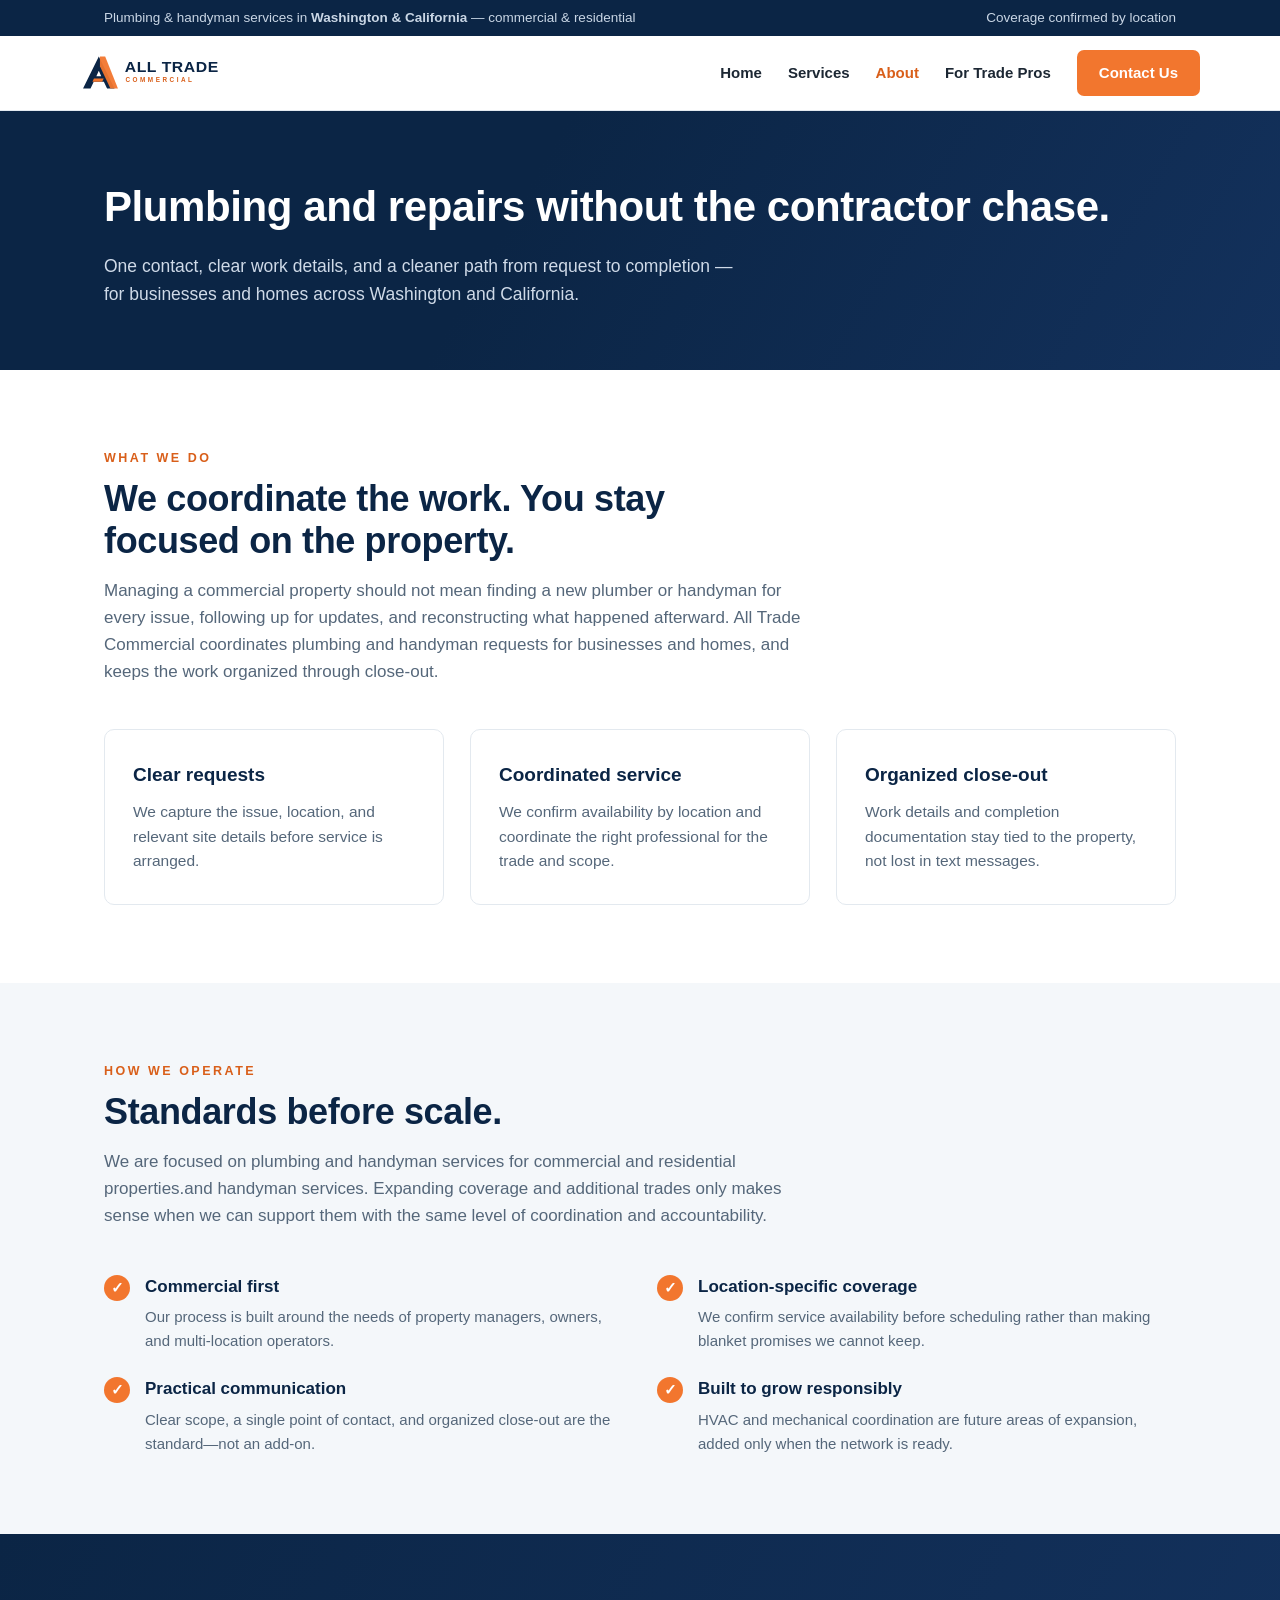
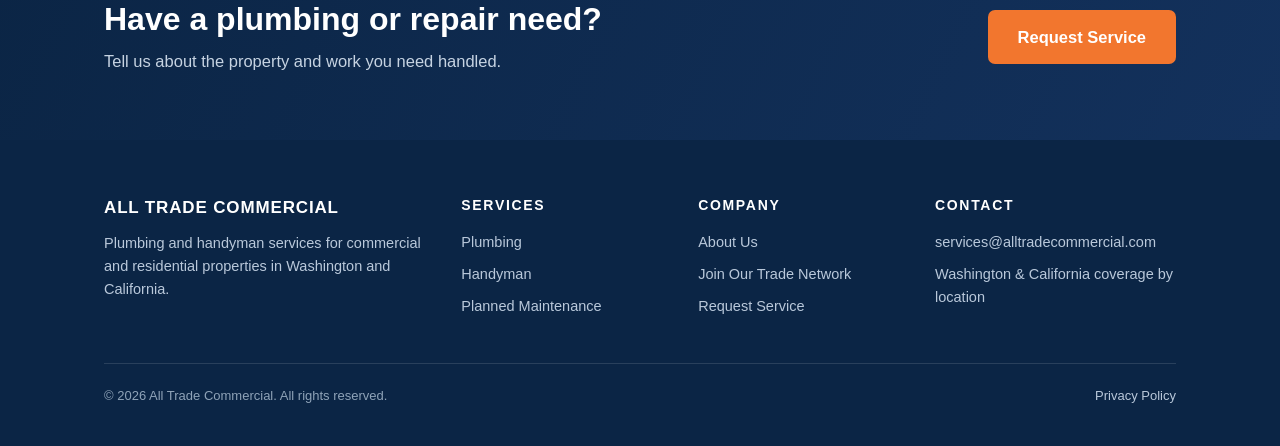
==== about/index.html @ 9965ebdb "Thermaflow-style warm copy, commercial + residential scope, contact form with hours Co-Authored-By: " ====
<!doctype html>
<html lang="en">
<head>
  <meta charset="utf-8" /><meta name="viewport" content="width=device-width, initial-scale=1" />
  <title>About All Trade Commercial</title>
  <meta name="description" content="All Trade Commercial provides plumbing and handyman services for commercial and residential properties in Washington and California." />
  <link rel="stylesheet" href="/styles.css" /><link rel="icon" href="/assets/all-trade-mark.svg" type="image/svg+xml" />
</head>
<body>
  <div class="topbar"><div class="container"><div>Plumbing &amp; handyman services in <b>Washington &amp; California</b> — commercial &amp; residential</div><div>Coverage confirmed by location</div></div></div>
  <header class="site"><div class="container nav"><a class="brand" href="/"><img class="logo" src="/assets/all-trade-commercial-logo.svg" alt="All Trade Commercial" /></a><button class="hamburger" aria-label="Menu" onclick="document.querySelector('nav.links').classList.toggle('open')"><span></span><span></span><span></span></button><nav class="links"><a href="/">Home</a><a href="/services/">Services</a><a href="/about/" class="active">About</a><a href="/trades/">For Trade Pros</a><a href="/contact/" class="btn">Contact Us</a></nav></div></header>

  <section class="page-hero"><div class="container"><h1>Plumbing and repairs without the contractor chase.</h1><p>One contact, clear work details, and a cleaner path from request to completion — for businesses and homes across Washington and California.</p></div></section>

  <section class="block"><div class="container"><div class="section-head"><div class="kicker">What we do</div><h2>We coordinate the work. You stay focused on the property.</h2><p>Managing a commercial property should not mean finding a new plumber or handyman for every issue, following up for updates, and reconstructing what happened afterward. All Trade Commercial coordinates plumbing and handyman requests for businesses and homes, and keeps the work organized through close-out.</p></div><div class="grid cols-3"><div class="card"><h3>Clear requests</h3><p>We capture the issue, location, and relevant site details before service is arranged.</p></div><div class="card"><h3>Coordinated service</h3><p>We confirm availability by location and coordinate the right professional for the trade and scope.</p></div><div class="card"><h3>Organized close-out</h3><p>Work details and completion documentation stay tied to the property, not lost in text messages.</p></div></div></div></section>

  <section class="block soft"><div class="container"><div class="section-head"><div class="kicker">How we operate</div><h2>Standards before scale.</h2><p>We are focused on plumbing and handyman services for commercial and residential properties.and handyman services. Expanding coverage and additional trades only makes sense when we can support them with the same level of coordination and accountability.</p></div><div class="why"><div class="item"><div class="tick">✓</div><div><h3>Commercial first</h3><p>Our process is built around the needs of property managers, owners, and multi-location operators.</p></div></div><div class="item"><div class="tick">✓</div><div><h3>Location-specific coverage</h3><p>We confirm service availability before scheduling rather than making blanket promises we cannot keep.</p></div></div><div class="item"><div class="tick">✓</div><div><h3>Practical communication</h3><p>Clear scope, a single point of contact, and organized close-out are the standard—not an add-on.</p></div></div><div class="item"><div class="tick">✓</div><div><h3>Built to grow responsibly</h3><p>HVAC and mechanical coordination are future areas of expansion, added only when the network is ready.</p></div></div></div></div></section>

  <section class="cta-band"><div class="container"><div><h2>Have a plumbing or repair need?</h2><p>Tell us about the property and work you need handled.</p></div><a class="btn big" href="/contact/">Request Service</a></div></section>
  <footer class="site"><div class="container"><div class="cols"><div><div class="brandline">ALL TRADE COMMERCIAL</div><p>Plumbing and handyman services for commercial and residential properties in Washington and California.</p></div><div><h4>Services</h4><a href="/services/#plumbing">Plumbing</a><a href="/services/#handyman">Handyman</a><a href="/contact/">Planned Maintenance</a></div><div><h4>Company</h4><a href="/about/">About Us</a><a href="/trades/">Join Our Trade Network</a><a href="/contact/">Request Service</a></div><div><h4>Contact</h4><a href="mailto:services@alltradecommercial.com">services@alltradecommercial.com</a><p style="margin-top:8px;">Washington &amp; California coverage by location</p></div></div><div class="fine"><div>© 2026 All Trade Commercial. All rights reserved.</div><div><a href="/privacy/">Privacy Policy</a></div></div></div></footer>
</body></html>
---- styles.css ----
/* All Trade Commercial — site styles */
:root {
  --navy: #0b2545;
  --navy-2: #13315c;
  --ink: #1c2733;
  --slate: #55677a;
  --line: #e3e9ef;
  --bg: #ffffff;
  --bg-soft: #f4f7fa;
  --orange: #f2762e;
  --orange-dark: #d95f1a;
  --white: #ffffff;
  --radius: 10px;
  --shadow: 0 10px 30px rgba(11, 37, 69, 0.10);
  --font: -apple-system, BlinkMacSystemFont, "Segoe UI", Roboto, Helvetica, Arial, sans-serif;
}

* { margin: 0; padding: 0; box-sizing: border-box; }

html { scroll-behavior: smooth; }

body {
  font-family: var(--font);
  color: var(--ink);
  background: var(--bg);
  line-height: 1.6;
  font-size: 16.5px;
  -webkit-font-smoothing: antialiased;
}

img { max-width: 100%; display: block; }

.container { max-width: 1120px; margin: 0 auto; padding: 0 24px; }

/* ---------- Header ---------- */
.topbar {
  background: var(--navy);
  color: #c9d6e5;
  font-size: 13.5px;
  padding: 7px 0;
}
.topbar .container {
  display: flex;
  justify-content: space-between;
  gap: 16px;
  flex-wrap: wrap;
}
.topbar a { color: #ffffff; text-decoration: none; font-weight: 600; }
.topbar a:hover { color: var(--orange); }

header.site {
  background: var(--white);
  border-bottom: 1px solid var(--line);
  position: sticky;
  top: 0;
  z-index: 50;
}
.nav {
  display: flex;
  align-items: center;
  justify-content: space-between;
  padding: 14px 0;
  gap: 24px;
}
.brand {
  display: flex;
  align-items: center;
  gap: 11px;
  text-decoration: none;
  color: var(--navy);
}
.brand .logo { width: 214px; height: auto; display: block; }
nav.links { display: flex; align-items: center; gap: 26px; }
nav.links a {
  text-decoration: none;
  color: var(--ink);
  font-weight: 600;
  font-size: 15px;
}
nav.links a:hover, nav.links a.active { color: var(--orange-dark); }
.btn {
  display: inline-block;
  background: var(--orange);
  color: #fff !important;
  font-weight: 700;
  padding: 11px 22px;
  border-radius: 7px;
  text-decoration: none;
  border: none;
  font-size: 15px;
  cursor: pointer;
  transition: background 0.15s ease;
}
.btn:hover { background: var(--orange-dark); }
.btn.ghost {
  background: transparent;
  color: #fff !important;
  border: 2px solid rgba(255, 255, 255, 0.65);
}
.btn.ghost:hover { border-color: #fff; background: rgba(255,255,255,0.08); }
.btn.big { padding: 14px 30px; font-size: 16.5px; }

.hamburger {
  display: none;
  background: none;
  border: none;
  cursor: pointer;
  padding: 6px;
}
.hamburger span {
  display: block;
  width: 24px;
  height: 3px;
  background: var(--navy);
  margin: 5px 0;
  border-radius: 2px;
}

/* ---------- Hero ---------- */
.hero {
  background:
    linear-gradient(120deg, rgba(11, 37, 69, 0.97) 35%, rgba(19, 49, 92, 0.90)),
    repeating-linear-gradient(45deg, #0d2b50 0 22px, #0b2545 22px 44px);
  color: #fff;
  padding: 84px 0 92px;
}
.hero .kicker {
  color: var(--orange);
  font-weight: 800;
  letter-spacing: 0.22em;
  text-transform: uppercase;
  font-size: 13px;
  margin-bottom: 18px;
}
.hero h1 {
  font-size: clamp(32px, 5vw, 52px);
  line-height: 1.12;
  font-weight: 800;
  max-width: 720px;
  letter-spacing: -0.01em;
}
.hero p.lede {
  margin: 22px 0 34px;
  font-size: 19px;
  color: #cfdae8;
  max-width: 640px;
}
.hero .cta-row { display: flex; gap: 14px; flex-wrap: wrap; }
.hero .strip {
  margin-top: 56px;
  display: flex;
  gap: 34px;
  flex-wrap: wrap;
  border-top: 1px solid rgba(255, 255, 255, 0.15);
  padding-top: 26px;
}
.hero .strip div { font-size: 14.5px; color: #b9c8da; }
.hero .strip b { display: block; color: #fff; font-size: 16.5px; margin-bottom: 2px; }

/* ---------- Sections ---------- */
section.block { padding: 78px 0; }
section.block.soft { background: var(--bg-soft); }
.section-head { max-width: 700px; margin-bottom: 44px; }
.section-head .kicker {
  color: var(--orange-dark);
  font-weight: 800;
  letter-spacing: 0.2em;
  text-transform: uppercase;
  font-size: 12.5px;
  margin-bottom: 10px;
}
.section-head h2 {
  font-size: clamp(26px, 3.6vw, 36px);
  color: var(--navy);
  line-height: 1.18;
  letter-spacing: -0.01em;
}
.section-head p { margin-top: 14px; color: var(--slate); font-size: 17px; }

.grid { display: grid; gap: 26px; }
.grid.cols-3 { grid-template-columns: repeat(3, 1fr); }
.grid.cols-2 { grid-template-columns: repeat(2, 1fr); }
.grid.cols-4 { grid-template-columns: repeat(4, 1fr); }

.card {
  background: var(--white);
  border: 1px solid var(--line);
  border-radius: var(--radius);
  padding: 30px 28px;
}
.card .icon {
  width: 46px;
  height: 46px;
  border-radius: 9px;
  background: #fdeadd;
  display: flex;
  align-items: center;
  justify-content: center;
  margin-bottom: 18px;
}
.card .icon svg { width: 24px; height: 24px; stroke: var(--orange-dark); }
.card h3 { color: var(--navy); font-size: 19px; margin-bottom: 9px; }
.card p { color: var(--slate); font-size: 15.5px; }
.card ul { margin: 12px 0 0 18px; color: var(--slate); font-size: 15.5px; }
.card ul li { margin-bottom: 5px; }
.card .more {
  display: inline-block;
  margin-top: 16px;
  color: var(--orange-dark);
  font-weight: 700;
  text-decoration: none;
  font-size: 15px;
}
.card .more:hover { text-decoration: underline; }

/* steps */
.steps { counter-reset: step; }
.step { position: relative; padding-left: 0; }
.step .num {
  width: 44px;
  height: 44px;
  border-radius: 50%;
  background: var(--navy);
  color: #fff;
  font-weight: 800;
  font-size: 18px;
  display: flex;
  align-items: center;
  justify-content: center;
  margin-bottom: 16px;
}
.step h3 { color: var(--navy); font-size: 18px; margin-bottom: 8px; }
.step p { color: var(--slate); font-size: 15.5px; }

/* industries chips */
.chips { display: flex; flex-wrap: wrap; gap: 12px; }
.chip {
  background: var(--white);
  border: 1px solid var(--line);
  border-radius: 100px;
  padding: 10px 20px;
  font-weight: 600;
  color: var(--navy);
  font-size: 15px;
}

/* why list */
.why { display: grid; grid-template-columns: repeat(2, 1fr); gap: 22px 34px; }
.why .item { display: flex; gap: 15px; align-items: flex-start; }
.why .tick {
  flex: none;
  width: 26px;
  height: 26px;
  border-radius: 50%;
  background: var(--orange);
  color: #fff;
  font-weight: 800;
  font-size: 15px;
  display: flex;
  align-items: center;
  justify-content: center;
  margin-top: 2px;
}
.why h3 { color: var(--navy); font-size: 17px; margin-bottom: 5px; }
.why p { color: var(--slate); font-size: 15px; }

/* CTA band */
.cta-band {
  background: linear-gradient(115deg, var(--navy), var(--navy-2));
  color: #fff;
  padding: 66px 0;
}
.cta-band .container {
  display: flex;
  align-items: center;
  justify-content: space-between;
  gap: 30px;
  flex-wrap: wrap;
}
.cta-band h2 { font-size: clamp(24px, 3.4vw, 32px); max-width: 560px; line-height: 1.2; }
.cta-band p { color: #c6d3e2; margin-top: 10px; font-size: 16.5px; }

/* ---------- Page hero (interior pages) ---------- */
.page-hero {
  background: linear-gradient(120deg, var(--navy) 40%, var(--navy-2));
  color: #fff;
  padding: 62px 0;
}
.page-hero h1 { font-size: clamp(28px, 4.4vw, 42px); font-weight: 800; letter-spacing: -0.01em; }
.page-hero p { color: #cfdae8; margin-top: 12px; max-width: 640px; font-size: 17.5px; }

/* ---------- Service detail rows ---------- */
.svc-row {
  display: grid;
  grid-template-columns: 1fr 1.4fr;
  gap: 44px;
  padding: 54px 0;
  border-bottom: 1px solid var(--line);
  align-items: start;
}
.svc-row:last-child { border-bottom: none; }
.svc-row .label h2 { color: var(--navy); font-size: 26px; margin-bottom: 10px; }
.svc-row .label p { color: var(--slate); font-size: 16px; }
.svc-row .badge {
  display: inline-block;
  background: #fdeadd;
  color: var(--orange-dark);
  font-weight: 700;
  font-size: 12.5px;
  letter-spacing: 0.08em;
  text-transform: uppercase;
  border-radius: 100px;
  padding: 5px 14px;
  margin-bottom: 14px;
}
.svc-row ul.svc-list {
  columns: 2;
  gap: 34px;
  list-style: none;
}
.svc-row ul.svc-list li {
  padding: 9px 0 9px 28px;
  position: relative;
  color: var(--ink);
  font-size: 15.5px;
  break-inside: avoid;
}
.svc-row ul.svc-list li::before {
  content: "";
  position: absolute;
  left: 0;
  top: 15px;
  width: 15px;
  height: 15px;
  border-radius: 4px;
  background: var(--orange);
}

/* ---------- Contact ---------- */
.contact-grid { display: grid; grid-template-columns: 1.15fr 1fr; gap: 48px; align-items: start; }
form.contact {
  background: var(--white);
  border: 1px solid var(--line);
  border-radius: var(--radius);
  padding: 34px;
  box-shadow: var(--shadow);
}
form.contact .row { display: grid; grid-template-columns: 1fr 1fr; gap: 16px; }
form.contact label {
  display: block;
  font-weight: 700;
  color: var(--navy);
  font-size: 14px;
  margin: 16px 0 6px;
}
form.contact input, form.contact select, form.contact textarea {
  width: 100%;
  border: 1.5px solid var(--line);
  border-radius: 7px;
  padding: 11px 13px;
  font-size: 15.5px;
  font-family: var(--font);
  color: var(--ink);
  background: #fff;
}
form.contact input:focus, form.contact select:focus, form.contact textarea:focus {
  outline: none;
  border-color: var(--orange);
}
form.contact button { margin-top: 24px; width: 100%; }
.contact-side .card { margin-bottom: 20px; }
.contact-side .card a { color: var(--orange-dark); font-weight: 700; text-decoration: none; }
.contact-side .card a:hover { text-decoration: underline; }

/* ---------- About ---------- */
.about-cols { display: grid; grid-template-columns: 1.3fr 1fr; gap: 48px; align-items: start; }
.about-cols .prose p { margin-bottom: 16px; color: var(--ink); font-size: 16.5px; }
.about-cols .prose p.muted { color: var(--slate); }

/* ---------- FAQ ---------- */
.faq { max-width: 780px; }
.faq details {
  background: var(--white);
  border: 1px solid var(--line);
  border-radius: var(--radius);
  margin-bottom: 12px;
  overflow: hidden;
}
.faq summary {
  cursor: pointer;
  list-style: none;
  padding: 18px 22px;
  font-weight: 700;
  color: var(--navy);
  font-size: 16.5px;
  position: relative;
  padding-right: 48px;
}
.faq summary::-webkit-details-marker { display: none; }
.faq summary::after {
  content: "+";
  position: absolute;
  right: 20px;
  top: 50%;
  transform: translateY(-50%);
  color: var(--orange-dark);
  font-size: 22px;
  font-weight: 700;
}
.faq details[open] summary::after { content: "–"; }
.faq details .a { padding: 0 22px 18px; color: var(--slate); font-size: 15.5px; }

/* ---------- Dual-audience split ---------- */
.split { display: grid; grid-template-columns: 1fr 1fr; gap: 26px; }
.split .panel {
  border-radius: var(--radius);
  padding: 38px 34px;
  color: #fff;
}
.split .panel.client { background: linear-gradient(135deg, var(--navy), var(--navy-2)); }
.split .panel.vendor { background: linear-gradient(135deg, var(--orange-dark), var(--orange)); }
.split .panel .kicker {
  font-weight: 800;
  letter-spacing: 0.2em;
  text-transform: uppercase;
  font-size: 12px;
  opacity: 0.85;
  margin-bottom: 10px;
}
.split .panel h3 { font-size: 23px; margin-bottom: 10px; line-height: 1.25; }
.split .panel p { font-size: 15.5px; opacity: 0.92; margin-bottom: 22px; }
.split .panel .btn { background: #fff; color: var(--navy) !important; }
.split .panel .btn:hover { background: #eef2f6; }
@media (max-width: 900px) { .split { grid-template-columns: 1fr; } }

/* ---------- Commitments strip ---------- */
.commit { display: grid; grid-template-columns: repeat(4, 1fr); gap: 26px; }
.commit .c {
  border-left: 4px solid var(--orange);
  padding-left: 18px;
}
.commit .c b { display: block; color: var(--navy); font-size: 21px; margin-bottom: 4px; }
.commit .c span { color: var(--slate); font-size: 14.5px; }
@media (max-width: 900px) { .commit { grid-template-columns: 1fr 1fr; } }
@media (max-width: 680px) { .commit { grid-template-columns: 1fr; } }

/* ---------- Footer ---------- */
footer.site {
  background: var(--navy);
  color: #b9c8da;
  padding: 54px 0 30px;
  font-size: 14.5px;
}
footer .cols {
  display: grid;
  grid-template-columns: 1.6fr 1fr 1fr 1.2fr;
  gap: 36px;
  padding-bottom: 36px;
  border-bottom: 1px solid rgba(255, 255, 255, 0.12);
}
footer h4 {
  color: #fff;
  font-size: 14px;
  text-transform: uppercase;
  letter-spacing: 0.12em;
  margin-bottom: 14px;
}
footer a { color: #b9c8da; text-decoration: none; display: block; margin-bottom: 9px; }
footer a:hover { color: var(--orange); }
footer .brandline { color: #fff; font-weight: 800; letter-spacing: 0.05em; font-size: 17px; margin-bottom: 10px; }
footer .fine {
  padding-top: 22px;
  display: flex;
  justify-content: space-between;
  gap: 16px;
  flex-wrap: wrap;
  font-size: 13px;
  color: #8fa3b8;
}

/* ---------- Responsive ---------- */
@media (max-width: 900px) {
  .grid.cols-3, .grid.cols-4 { grid-template-columns: 1fr 1fr; }
  .why { grid-template-columns: 1fr; }
  .svc-row { grid-template-columns: 1fr; gap: 20px; padding: 40px 0; }
  .svc-row ul.svc-list { columns: 1; }
  .contact-grid, .about-cols { grid-template-columns: 1fr; }
  footer .cols { grid-template-columns: 1fr 1fr; }
}

@media (max-width: 680px) {
  .grid.cols-3, .grid.cols-2, .grid.cols-4 { grid-template-columns: 1fr; }
  nav.links {
    display: none;
    position: absolute;
    top: 100%;
    left: 0;
    right: 0;
    background: #fff;
    flex-direction: column;
    align-items: stretch;
    padding: 10px 24px 20px;
    border-bottom: 1px solid var(--line);
    gap: 0;
  }
  nav.links.open { display: flex; }
  nav.links a { padding: 12px 0; border-bottom: 1px solid var(--line); }
  nav.links a.btn { margin-top: 14px; text-align: center; border-bottom: none; }
  .hamburger { display: block; }
  .topbar .container { justify-content: center; text-align: center; }
  .hero { padding: 60px 0 66px; }
}
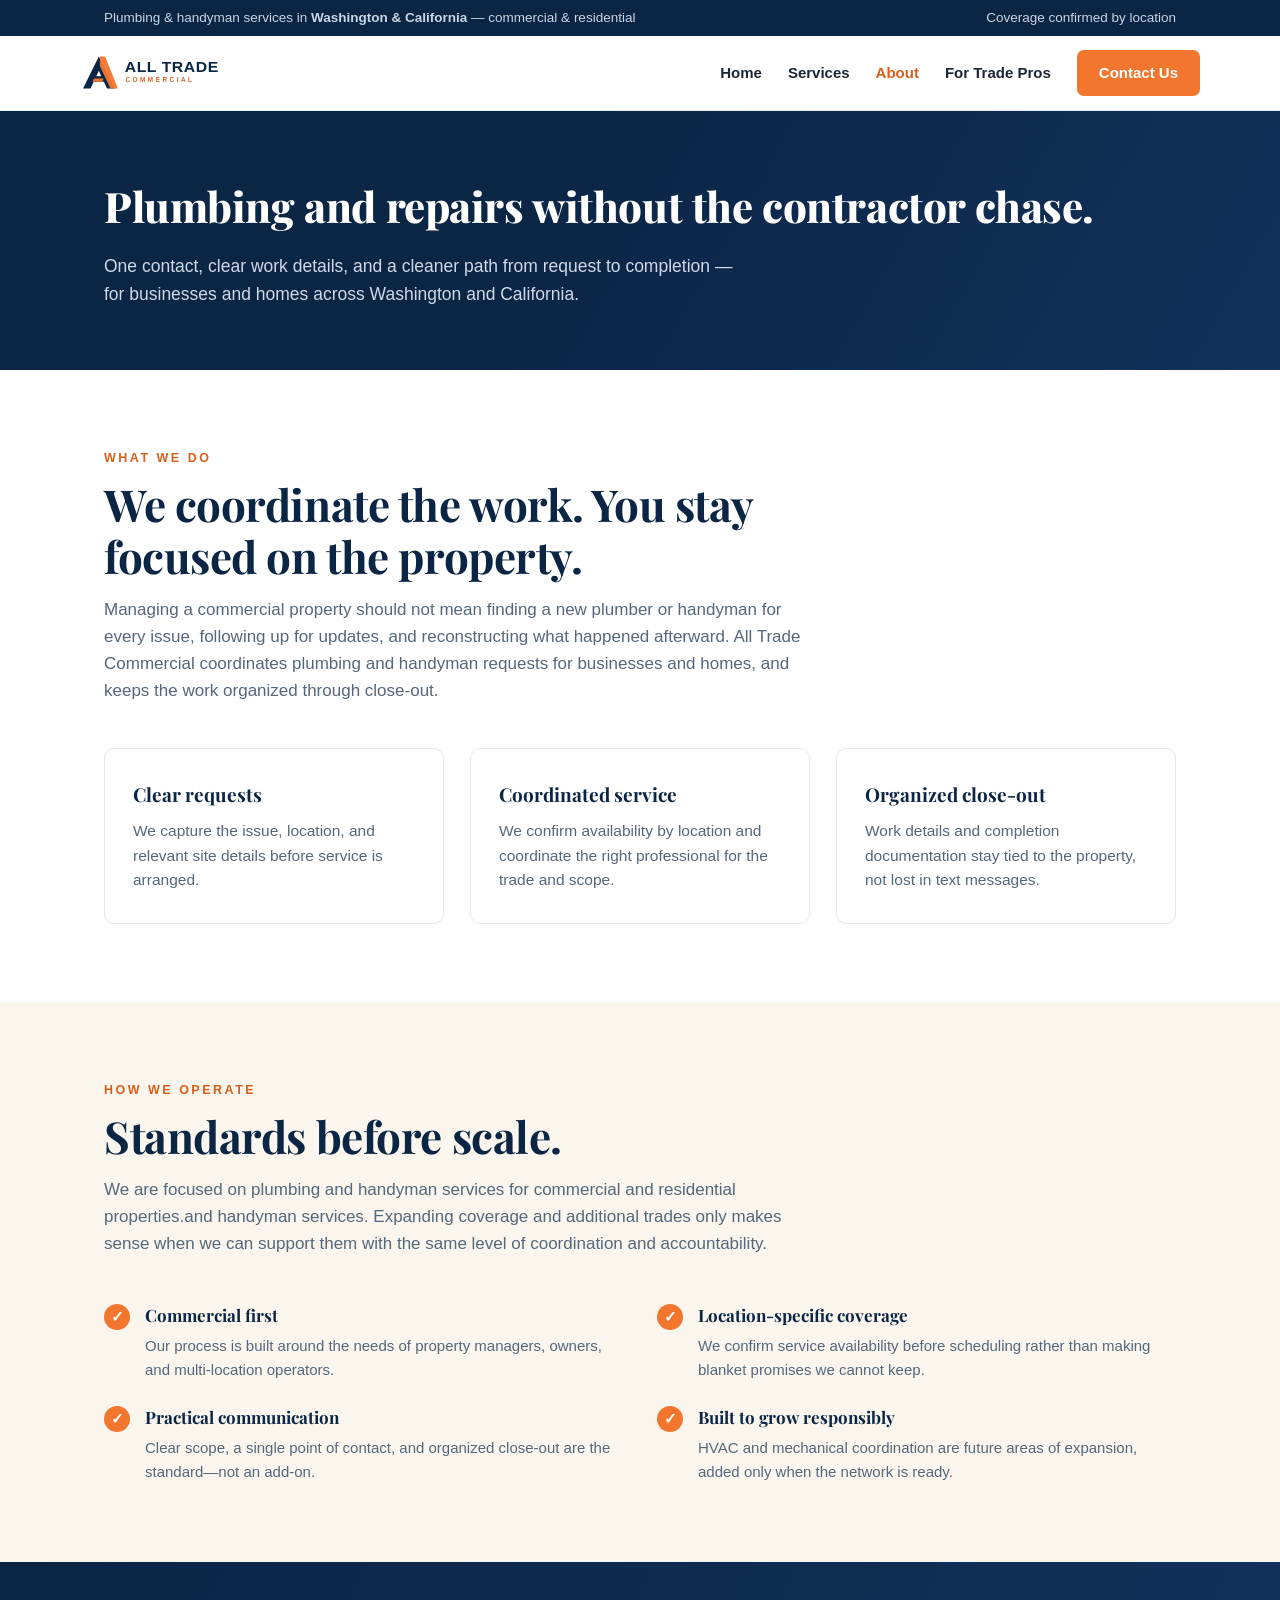
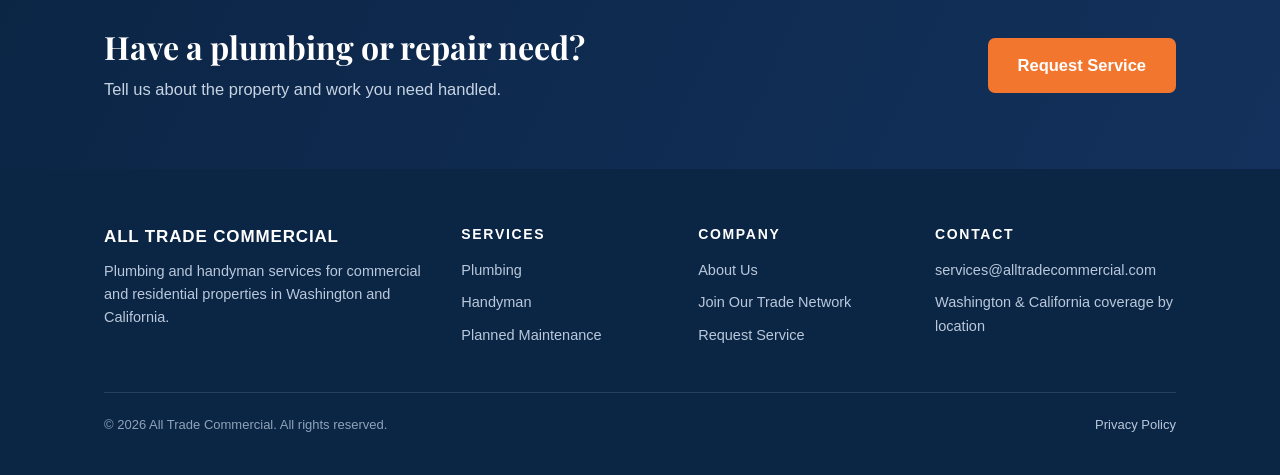
==== commit 160cd79f: "Masonry gallery layout + cache-busted stylesheet link Co-Authored-By: Claude Fable 5 <noreply@anthro" ====
--- a/about/index.html
+++ b/about/index.html
@@ -4,7 +4,7 @@
   <meta charset="utf-8" /><meta name="viewport" content="width=device-width, initial-scale=1" />
   <title>About All Trade Commercial</title>
   <meta name="description" content="All Trade Commercial provides plumbing and handyman services for commercial and residential properties in Washington and California." />
-  <link rel="stylesheet" href="/styles.css" /><link rel="icon" href="/assets/all-trade-mark.svg" type="image/svg+xml" />
+  <link rel="stylesheet" href="/styles.css?v=2" /><link rel="icon" href="/assets/all-trade-mark.svg" type="image/svg+xml" />
 </head>
 <body>
   <div class="topbar"><div class="container"><div>Plumbing &amp; handyman services in <b>Washington &amp; California</b> — commercial &amp; residential</div><div>Coverage confirmed by location</div></div></div>
--- a/styles.css
+++ b/styles.css
@@ -1,12 +1,14 @@
 /* All Trade Commercial — site styles */
+@import url('https://fonts.googleapis.com/css2?family=Playfair+Display:wght@600;700;800&display=swap');
 :root {
+  --serif: 'Playfair Display', Georgia, 'Times New Roman', serif;
   --navy: #0b2545;
   --navy-2: #13315c;
   --ink: #1c2733;
   --slate: #55677a;
   --line: #e3e9ef;
   --bg: #ffffff;
-  --bg-soft: #f4f7fa;
+  --bg-soft: #faf6ee;
   --orange: #f2762e;
   --orange-dark: #d95f1a;
   --white: #ffffff;
@@ -510,3 +512,71 @@
   .topbar .container { justify-content: center; text-align: center; }
   .hero { padding: 60px 0 66px; }
 }
+
+/* ---------- Thermaflow-style refresh ---------- */
+h1, h2, .hero h1, .page-hero h1, .section-head h2, .cta-band h2 { font-family: var(--serif); }
+.section-head h2 { font-size: clamp(30px, 4.4vw, 44px); }
+.card h3, .step h3, .why h3, .split .panel h3, .numbered h3, .faq summary { font-family: var(--serif); }
+
+.hero.photo {
+  background:
+    linear-gradient(rgba(12, 16, 28, 0.55), rgba(12, 16, 28, 0.6)),
+    url('/assets/photos/hero.jpg') center / cover no-repeat;
+  padding: 130px 0 140px;
+  text-align: center;
+}
+.hero.photo h1 {
+  font-size: clamp(44px, 7.5vw, 84px);
+  font-weight: 700;
+  max-width: none;
+  line-height: 1.08;
+}
+.hero.photo p.lede { margin-left: auto; margin-right: auto; max-width: 760px; font-size: 20px; color: #e8e6df; }
+.hero.photo .cta-row { justify-content: center; }
+.hero.photo .kicker { color: #f0c98f; }
+
+.numbered { text-align: center; }
+.numbered .num {
+  width: 84px;
+  height: 84px;
+  border-radius: 50%;
+  background: #ffffff;
+  color: #191712;
+  font-family: var(--serif);
+  font-weight: 700;
+  font-size: 34px;
+  display: flex;
+  align-items: center;
+  justify-content: center;
+  margin: 0 auto 22px;
+  box-shadow: 0 4px 18px rgba(25, 23, 18, 0.08);
+}
+.numbered h3 { font-size: 24px; color: #191712; margin-bottom: 10px; }
+.numbered p { color: #565248; font-size: 16px; max-width: 420px; margin: 0 auto; }
+.grid.cols-2 .numbered { padding: 26px 10px; }
+
+.about-photo { display: grid; grid-template-columns: 1.1fr 1fr; gap: 50px; align-items: center; }
+.about-photo img { border-radius: 12px; width: 100%; height: 100%; object-fit: cover; min-height: 320px; }
+.about-photo .section-head { margin-bottom: 0; }
+
+.gallery { columns: 3; column-gap: 18px; }
+.gallery img {
+  width: 100%;
+  border-radius: 10px;
+  margin-bottom: 18px;
+  break-inside: avoid;
+}
+
+.faq summary { font-size: 20px; }
+.faq { margin: 0 auto; }
+.center-head { text-align: center; margin-left: auto; margin-right: auto; }
+
+@media (max-width: 900px) {
+  .about-photo { grid-template-columns: 1fr; }
+  .gallery { columns: 2; }
+}
+@media (max-width: 680px) {
+  .gallery { columns: 2; column-gap: 12px; }
+  .gallery img { margin-bottom: 12px; }
+  .hero.photo { padding: 90px 0 100px; }
+}
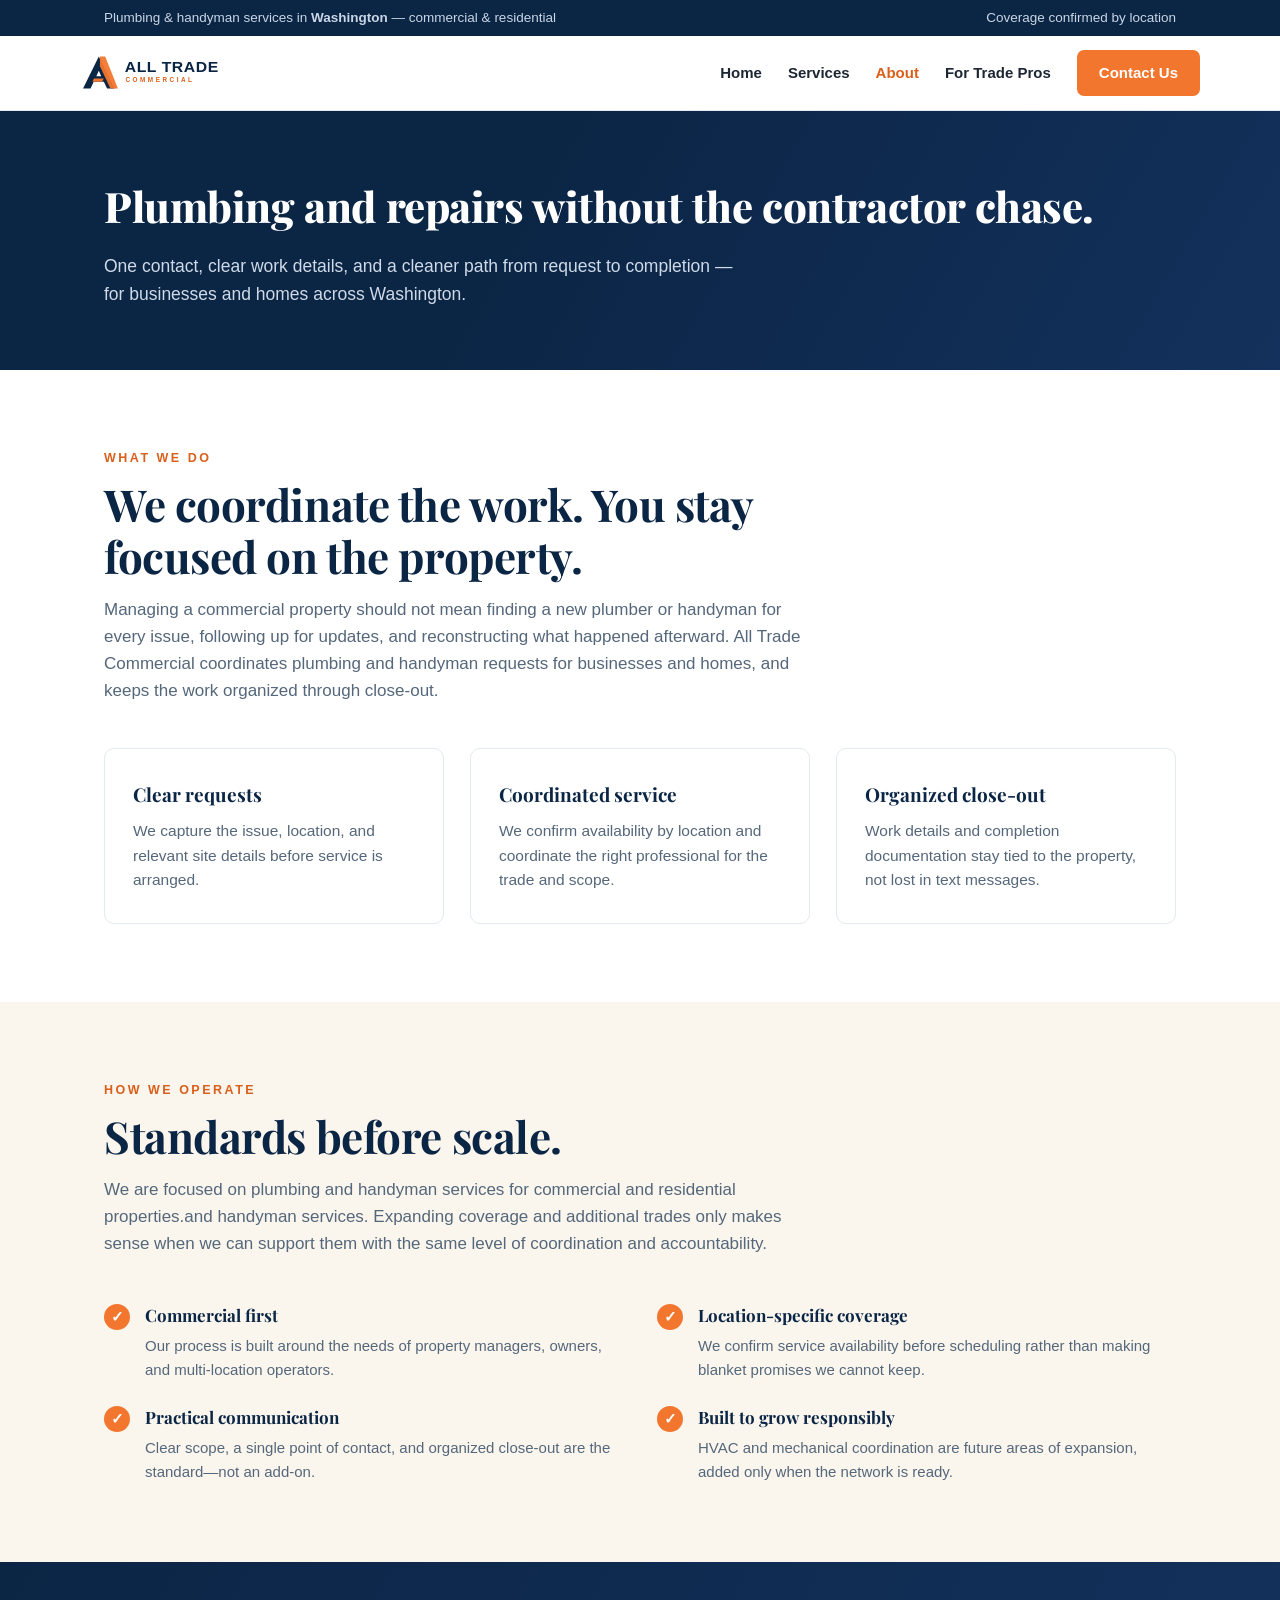
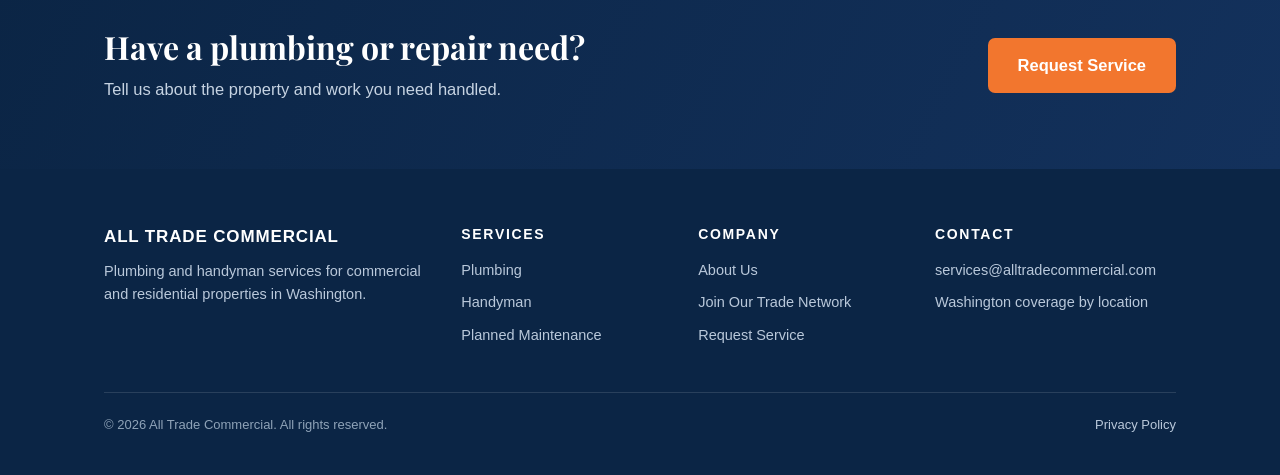
==== commit dc2013f5: "WA-only launch scope, remove contractor panel from homepage, testimonial section staged Co-Authored-" ====
--- a/about/index.html
+++ b/about/index.html
@@ -3,19 +3,19 @@
 <head>
   <meta charset="utf-8" /><meta name="viewport" content="width=device-width, initial-scale=1" />
   <title>About All Trade Commercial</title>
-  <meta name="description" content="All Trade Commercial provides plumbing and handyman services for commercial and residential properties in Washington and California." />
-  <link rel="stylesheet" href="/styles.css?v=2" /><link rel="icon" href="/assets/all-trade-mark.svg" type="image/svg+xml" />
+  <meta name="description" content="All Trade Commercial provides plumbing and handyman services for commercial and residential properties in Washington." />
+  <link rel="stylesheet" href="/styles.css?v=3" /><link rel="icon" href="/assets/all-trade-mark.svg" type="image/svg+xml" />
 </head>
 <body>
-  <div class="topbar"><div class="container"><div>Plumbing &amp; handyman services in <b>Washington &amp; California</b> — commercial &amp; residential</div><div>Coverage confirmed by location</div></div></div>
+  <div class="topbar"><div class="container"><div>Plumbing &amp; handyman services in <b>Washington</b> — commercial &amp; residential</div><div>Coverage confirmed by location</div></div></div>
   <header class="site"><div class="container nav"><a class="brand" href="/"><img class="logo" src="/assets/all-trade-commercial-logo.svg" alt="All Trade Commercial" /></a><button class="hamburger" aria-label="Menu" onclick="document.querySelector('nav.links').classList.toggle('open')"><span></span><span></span><span></span></button><nav class="links"><a href="/">Home</a><a href="/services/">Services</a><a href="/about/" class="active">About</a><a href="/trades/">For Trade Pros</a><a href="/contact/" class="btn">Contact Us</a></nav></div></header>
 
-  <section class="page-hero"><div class="container"><h1>Plumbing and repairs without the contractor chase.</h1><p>One contact, clear work details, and a cleaner path from request to completion — for businesses and homes across Washington and California.</p></div></section>
+  <section class="page-hero"><div class="container"><h1>Plumbing and repairs without the contractor chase.</h1><p>One contact, clear work details, and a cleaner path from request to completion — for businesses and homes across Washington.</p></div></section>
 
   <section class="block"><div class="container"><div class="section-head"><div class="kicker">What we do</div><h2>We coordinate the work. You stay focused on the property.</h2><p>Managing a commercial property should not mean finding a new plumber or handyman for every issue, following up for updates, and reconstructing what happened afterward. All Trade Commercial coordinates plumbing and handyman requests for businesses and homes, and keeps the work organized through close-out.</p></div><div class="grid cols-3"><div class="card"><h3>Clear requests</h3><p>We capture the issue, location, and relevant site details before service is arranged.</p></div><div class="card"><h3>Coordinated service</h3><p>We confirm availability by location and coordinate the right professional for the trade and scope.</p></div><div class="card"><h3>Organized close-out</h3><p>Work details and completion documentation stay tied to the property, not lost in text messages.</p></div></div></div></section>
 
   <section class="block soft"><div class="container"><div class="section-head"><div class="kicker">How we operate</div><h2>Standards before scale.</h2><p>We are focused on plumbing and handyman services for commercial and residential properties.and handyman services. Expanding coverage and additional trades only makes sense when we can support them with the same level of coordination and accountability.</p></div><div class="why"><div class="item"><div class="tick">✓</div><div><h3>Commercial first</h3><p>Our process is built around the needs of property managers, owners, and multi-location operators.</p></div></div><div class="item"><div class="tick">✓</div><div><h3>Location-specific coverage</h3><p>We confirm service availability before scheduling rather than making blanket promises we cannot keep.</p></div></div><div class="item"><div class="tick">✓</div><div><h3>Practical communication</h3><p>Clear scope, a single point of contact, and organized close-out are the standard—not an add-on.</p></div></div><div class="item"><div class="tick">✓</div><div><h3>Built to grow responsibly</h3><p>HVAC and mechanical coordination are future areas of expansion, added only when the network is ready.</p></div></div></div></div></section>
 
   <section class="cta-band"><div class="container"><div><h2>Have a plumbing or repair need?</h2><p>Tell us about the property and work you need handled.</p></div><a class="btn big" href="/contact/">Request Service</a></div></section>
-  <footer class="site"><div class="container"><div class="cols"><div><div class="brandline">ALL TRADE COMMERCIAL</div><p>Plumbing and handyman services for commercial and residential properties in Washington and California.</p></div><div><h4>Services</h4><a href="/services/#plumbing">Plumbing</a><a href="/services/#handyman">Handyman</a><a href="/contact/">Planned Maintenance</a></div><div><h4>Company</h4><a href="/about/">About Us</a><a href="/trades/">Join Our Trade Network</a><a href="/contact/">Request Service</a></div><div><h4>Contact</h4><a href="mailto:services@alltradecommercial.com">services@alltradecommercial.com</a><p style="margin-top:8px;">Washington &amp; California coverage by location</p></div></div><div class="fine"><div>© 2026 All Trade Commercial. All rights reserved.</div><div><a href="/privacy/">Privacy Policy</a></div></div></div></footer>
+  <footer class="site"><div class="container"><div class="cols"><div><div class="brandline">ALL TRADE COMMERCIAL</div><p>Plumbing and handyman services for commercial and residential properties in Washington.</p></div><div><h4>Services</h4><a href="/services/#plumbing">Plumbing</a><a href="/services/#handyman">Handyman</a><a href="/contact/">Planned Maintenance</a></div><div><h4>Company</h4><a href="/about/">About Us</a><a href="/trades/">Join Our Trade Network</a><a href="/contact/">Request Service</a></div><div><h4>Contact</h4><a href="mailto:services@alltradecommercial.com">services@alltradecommercial.com</a><p style="margin-top:8px;">Washington coverage by location</p></div></div><div class="fine"><div>© 2026 All Trade Commercial. All rights reserved.</div><div><a href="/privacy/">Privacy Policy</a></div></div></div></footer>
 </body></html>
--- a/styles.css
+++ b/styles.css
@@ -580,3 +580,15 @@
   .gallery img { margin-bottom: 12px; }
   .hero.photo { padding: 90px 0 100px; }
 }
+
+/* ---------- Testimonials ---------- */
+.quotes { display: grid; grid-template-columns: repeat(2, 1fr); gap: 26px; }
+.quote {
+  background: var(--white);
+  border: 1px solid var(--line);
+  border-radius: var(--radius);
+  padding: 32px 30px;
+}
+.quote p.q { font-family: var(--serif); font-size: 19px; color: #191712; line-height: 1.5; }
+.quote .who { margin-top: 16px; font-weight: 700; color: var(--slate); font-size: 14.5px; }
+@media (max-width: 680px) { .quotes { grid-template-columns: 1fr; } }
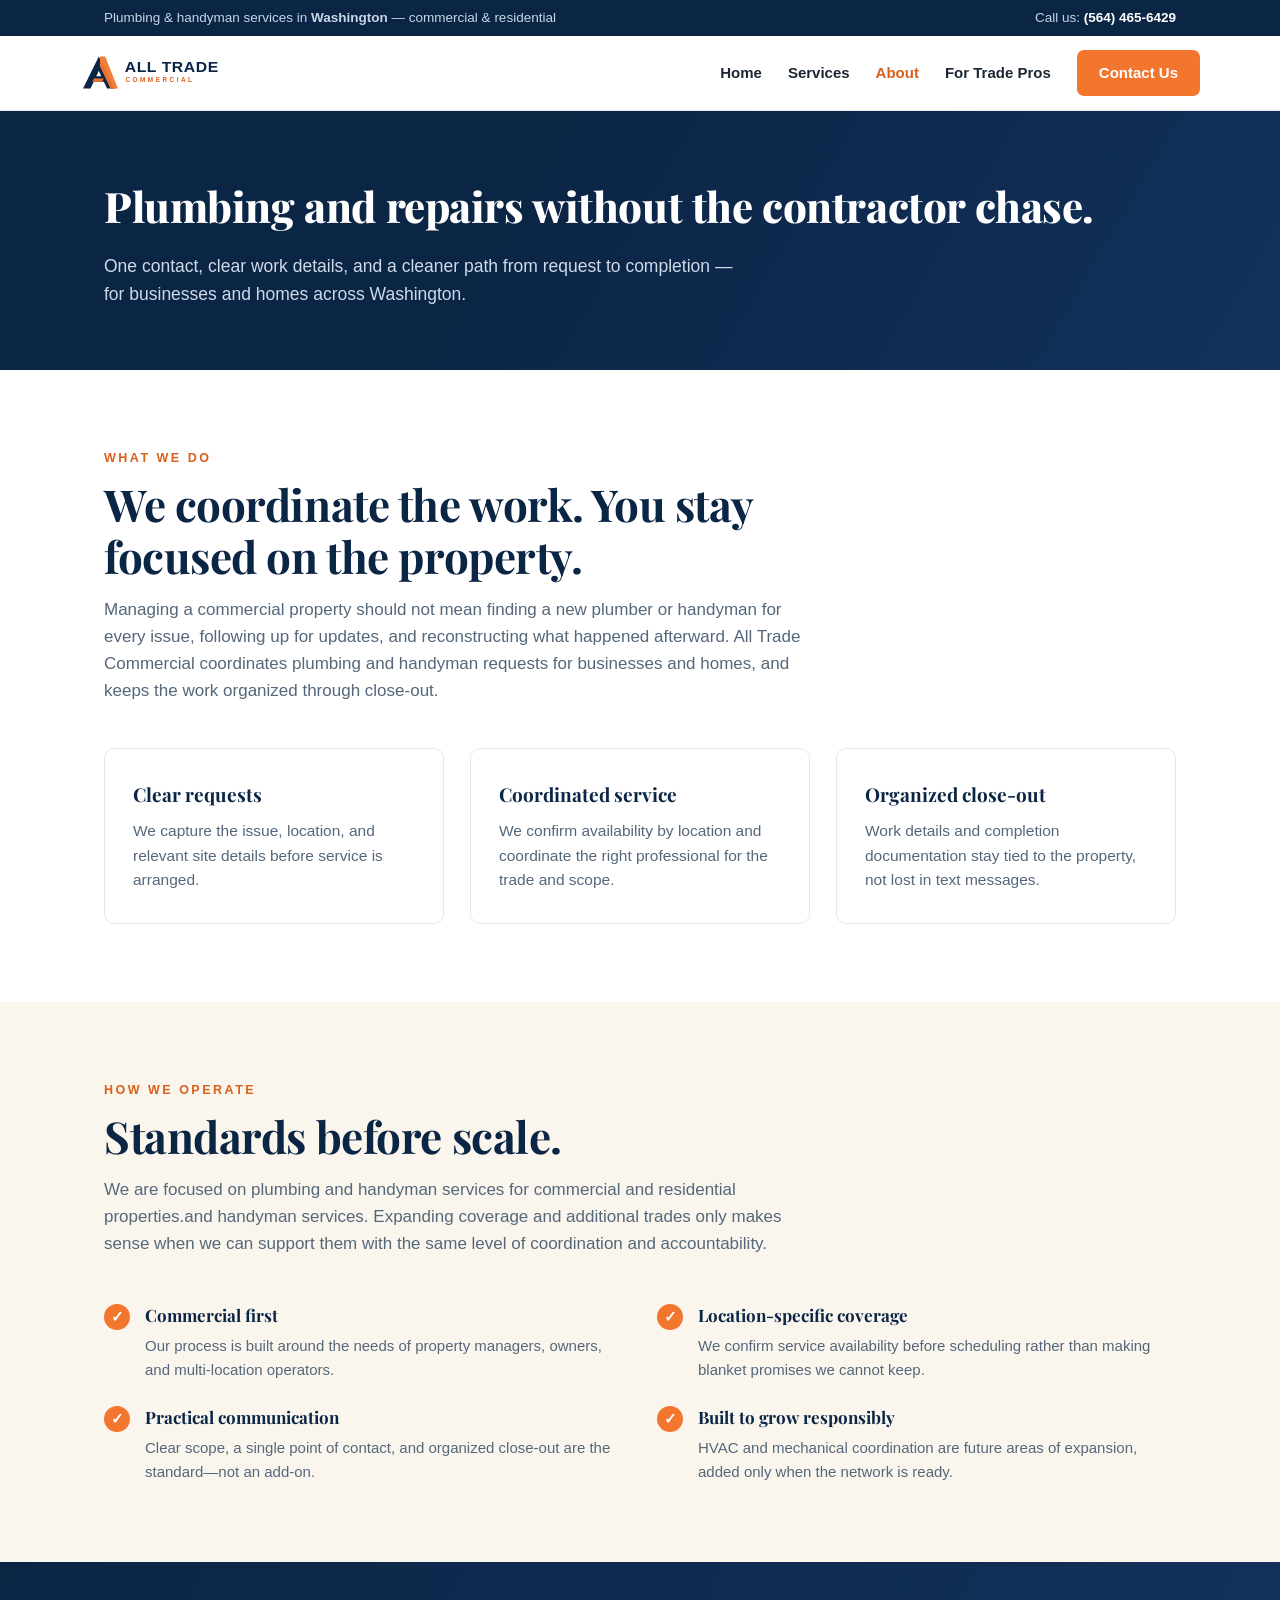
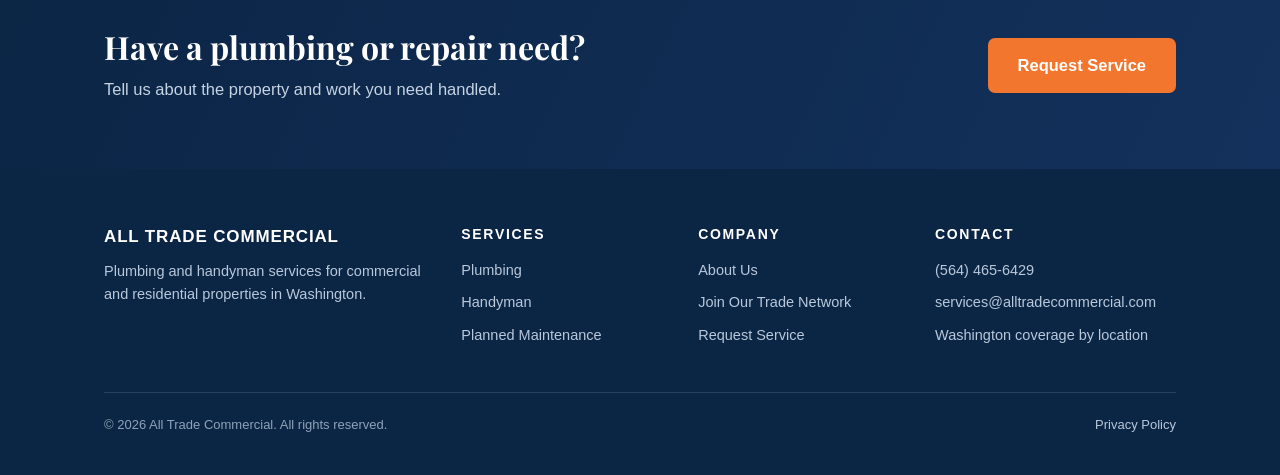
==== commit c2154ece: "Add company phone (564) 465-6429 site-wide Co-Authored-By: Claude Fable 5 <noreply@anthropic.com>" ====
--- a/about/index.html
+++ b/about/index.html
@@ -7,7 +7,7 @@
   <link rel="stylesheet" href="/styles.css?v=3" /><link rel="icon" href="/assets/all-trade-mark.svg" type="image/svg+xml" />
 </head>
 <body>
-  <div class="topbar"><div class="container"><div>Plumbing &amp; handyman services in <b>Washington</b> — commercial &amp; residential</div><div>Coverage confirmed by location</div></div></div>
+  <div class="topbar"><div class="container"><div>Plumbing &amp; handyman services in <b>Washington</b> — commercial &amp; residential</div><div>Call us: <a href="tel:+15644656429">(564) 465-6429</a></div></div></div>
   <header class="site"><div class="container nav"><a class="brand" href="/"><img class="logo" src="/assets/all-trade-commercial-logo.svg" alt="All Trade Commercial" /></a><button class="hamburger" aria-label="Menu" onclick="document.querySelector('nav.links').classList.toggle('open')"><span></span><span></span><span></span></button><nav class="links"><a href="/">Home</a><a href="/services/">Services</a><a href="/about/" class="active">About</a><a href="/trades/">For Trade Pros</a><a href="/contact/" class="btn">Contact Us</a></nav></div></header>
 
   <section class="page-hero"><div class="container"><h1>Plumbing and repairs without the contractor chase.</h1><p>One contact, clear work details, and a cleaner path from request to completion — for businesses and homes across Washington.</p></div></section>
@@ -17,5 +17,5 @@
   <section class="block soft"><div class="container"><div class="section-head"><div class="kicker">How we operate</div><h2>Standards before scale.</h2><p>We are focused on plumbing and handyman services for commercial and residential properties.and handyman services. Expanding coverage and additional trades only makes sense when we can support them with the same level of coordination and accountability.</p></div><div class="why"><div class="item"><div class="tick">✓</div><div><h3>Commercial first</h3><p>Our process is built around the needs of property managers, owners, and multi-location operators.</p></div></div><div class="item"><div class="tick">✓</div><div><h3>Location-specific coverage</h3><p>We confirm service availability before scheduling rather than making blanket promises we cannot keep.</p></div></div><div class="item"><div class="tick">✓</div><div><h3>Practical communication</h3><p>Clear scope, a single point of contact, and organized close-out are the standard—not an add-on.</p></div></div><div class="item"><div class="tick">✓</div><div><h3>Built to grow responsibly</h3><p>HVAC and mechanical coordination are future areas of expansion, added only when the network is ready.</p></div></div></div></div></section>
 
   <section class="cta-band"><div class="container"><div><h2>Have a plumbing or repair need?</h2><p>Tell us about the property and work you need handled.</p></div><a class="btn big" href="/contact/">Request Service</a></div></section>
-  <footer class="site"><div class="container"><div class="cols"><div><div class="brandline">ALL TRADE COMMERCIAL</div><p>Plumbing and handyman services for commercial and residential properties in Washington.</p></div><div><h4>Services</h4><a href="/services/#plumbing">Plumbing</a><a href="/services/#handyman">Handyman</a><a href="/contact/">Planned Maintenance</a></div><div><h4>Company</h4><a href="/about/">About Us</a><a href="/trades/">Join Our Trade Network</a><a href="/contact/">Request Service</a></div><div><h4>Contact</h4><a href="mailto:services@alltradecommercial.com">services@alltradecommercial.com</a><p style="margin-top:8px;">Washington coverage by location</p></div></div><div class="fine"><div>© 2026 All Trade Commercial. All rights reserved.</div><div><a href="/privacy/">Privacy Policy</a></div></div></div></footer>
+  <footer class="site"><div class="container"><div class="cols"><div><div class="brandline">ALL TRADE COMMERCIAL</div><p>Plumbing and handyman services for commercial and residential properties in Washington.</p></div><div><h4>Services</h4><a href="/services/#plumbing">Plumbing</a><a href="/services/#handyman">Handyman</a><a href="/contact/">Planned Maintenance</a></div><div><h4>Company</h4><a href="/about/">About Us</a><a href="/trades/">Join Our Trade Network</a><a href="/contact/">Request Service</a></div><div><h4>Contact</h4><a href="tel:+15644656429">(564) 465-6429</a><a href="mailto:services@alltradecommercial.com">services@alltradecommercial.com</a><p style="margin-top:8px;">Washington coverage by location</p></div></div><div class="fine"><div>© 2026 All Trade Commercial. All rights reserved.</div><div><a href="/privacy/">Privacy Policy</a></div></div></div></footer>
 </body></html>
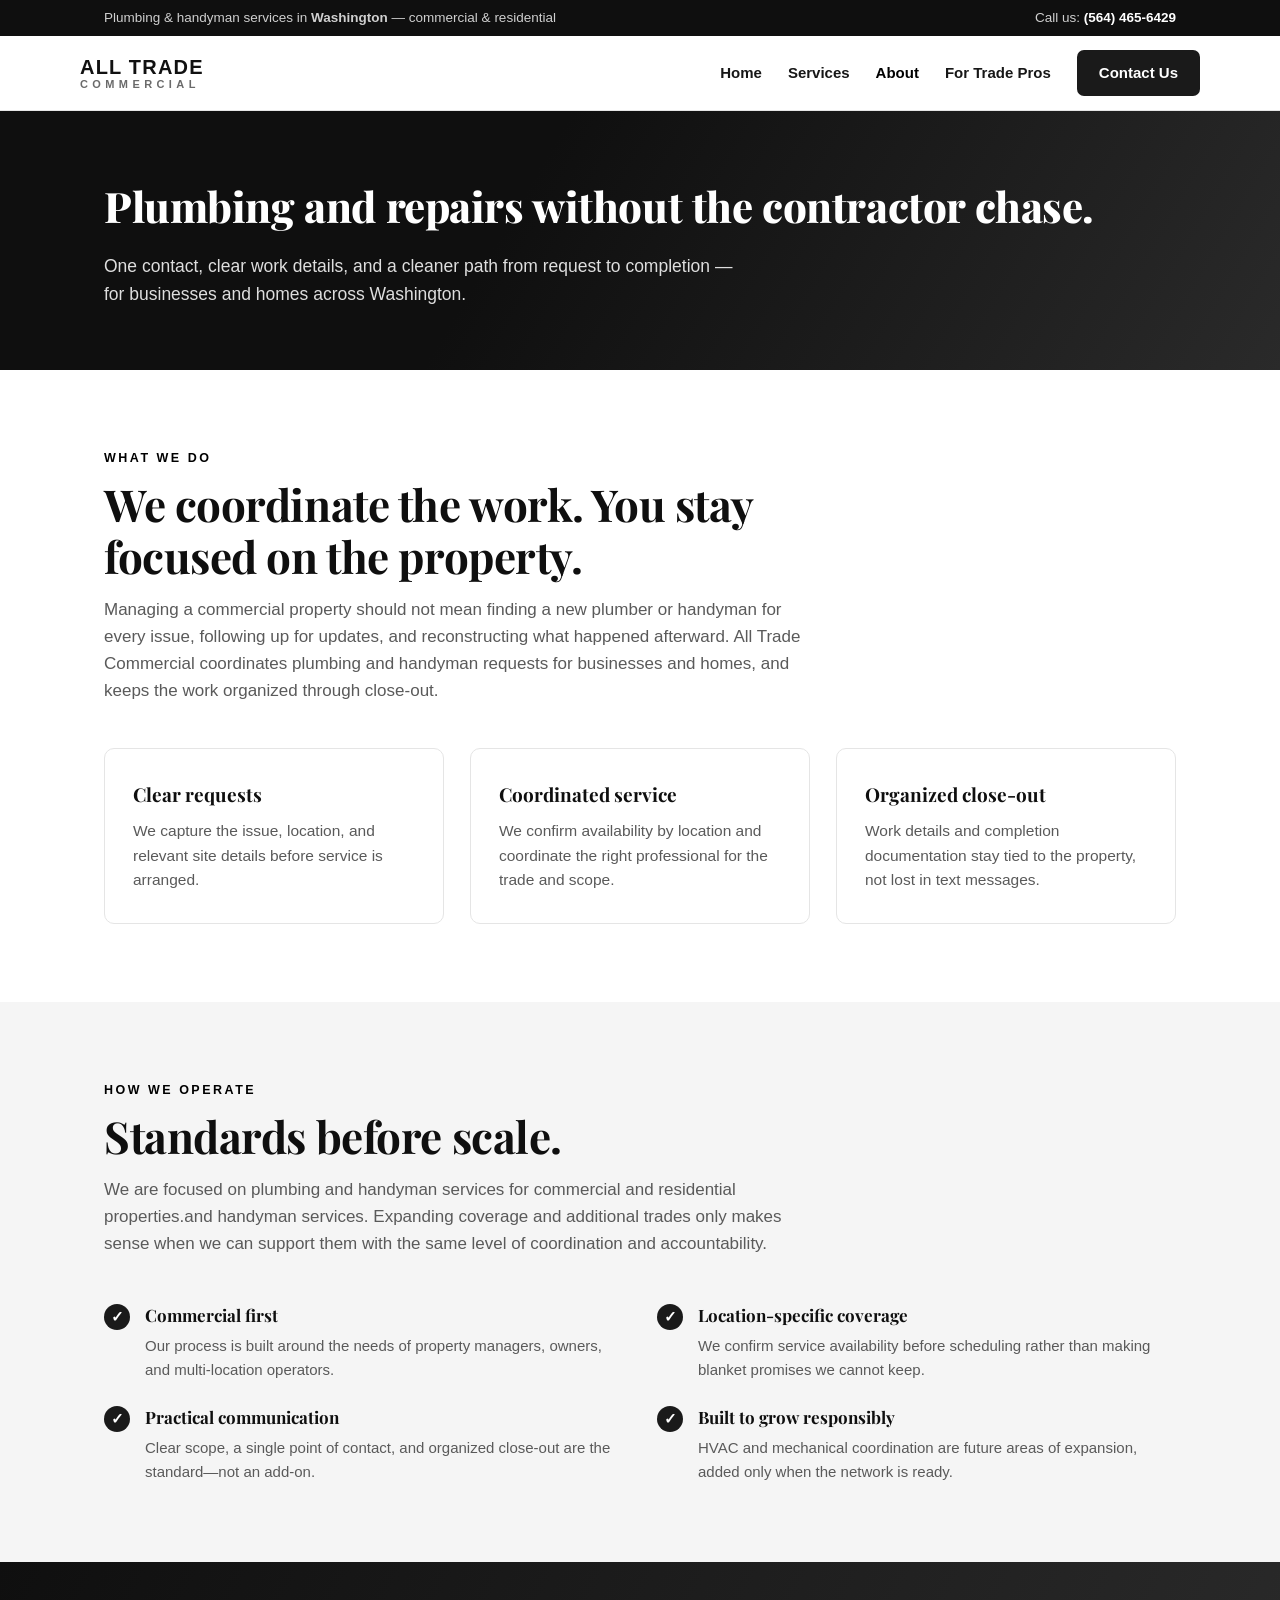
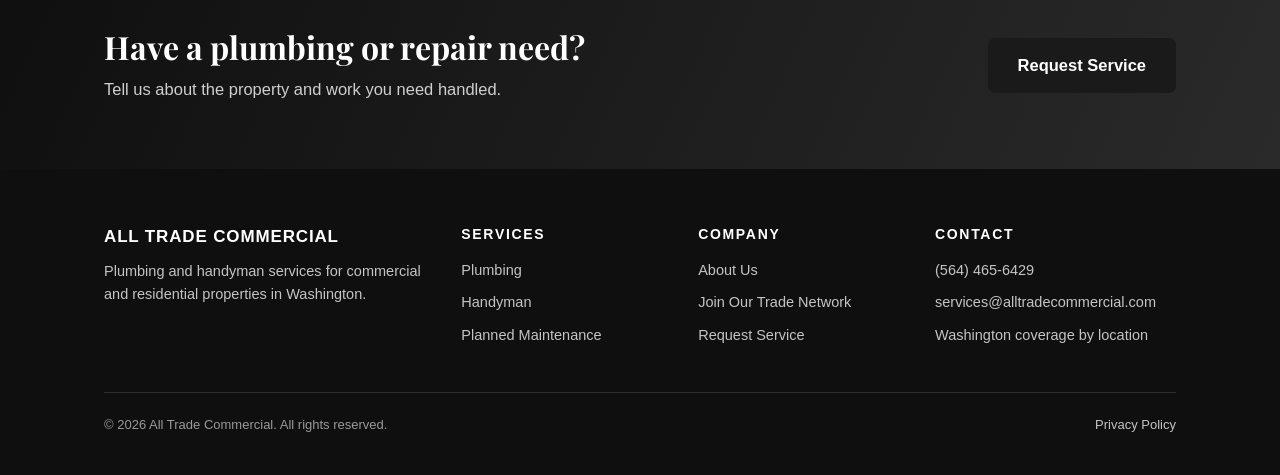
==== commit e34f7dd3: "Black & white rebrand: monochrome palette, text wordmark, b&w favicon Co-Authored-By: Claude Fable 5" ====
--- a/about/index.html
+++ b/about/index.html
@@ -4,11 +4,11 @@
   <meta charset="utf-8" /><meta name="viewport" content="width=device-width, initial-scale=1" />
   <title>About All Trade Commercial</title>
   <meta name="description" content="All Trade Commercial provides plumbing and handyman services for commercial and residential properties in Washington." />
-  <link rel="stylesheet" href="/styles.css?v=3" /><link rel="icon" href="/assets/all-trade-mark.svg" type="image/svg+xml" />
+  <link rel="stylesheet" href="/styles.css?v=4" /><link rel="icon" href="/assets/all-trade-mark.svg" type="image/svg+xml" />
 </head>
 <body>
   <div class="topbar"><div class="container"><div>Plumbing &amp; handyman services in <b>Washington</b> — commercial &amp; residential</div><div>Call us: <a href="tel:+15644656429">(564) 465-6429</a></div></div></div>
-  <header class="site"><div class="container nav"><a class="brand" href="/"><img class="logo" src="/assets/all-trade-commercial-logo.svg" alt="All Trade Commercial" /></a><button class="hamburger" aria-label="Menu" onclick="document.querySelector('nav.links').classList.toggle('open')"><span></span><span></span><span></span></button><nav class="links"><a href="/">Home</a><a href="/services/">Services</a><a href="/about/" class="active">About</a><a href="/trades/">For Trade Pros</a><a href="/contact/" class="btn">Contact Us</a></nav></div></header>
+  <header class="site"><div class="container nav"><a class="brand" href="/"><span class="word"><b>ALL TRADE</b><span>Commercial</span></span></a><button class="hamburger" aria-label="Menu" onclick="document.querySelector('nav.links').classList.toggle('open')"><span></span><span></span><span></span></button><nav class="links"><a href="/">Home</a><a href="/services/">Services</a><a href="/about/" class="active">About</a><a href="/trades/">For Trade Pros</a><a href="/contact/" class="btn">Contact Us</a></nav></div></header>
 
   <section class="page-hero"><div class="container"><h1>Plumbing and repairs without the contractor chase.</h1><p>One contact, clear work details, and a cleaner path from request to completion — for businesses and homes across Washington.</p></div></section>
 
--- a/styles.css
+++ b/styles.css
@@ -2,18 +2,18 @@
 @import url('https://fonts.googleapis.com/css2?family=Playfair+Display:wght@600;700;800&display=swap');
 :root {
   --serif: 'Playfair Display', Georgia, 'Times New Roman', serif;
-  --navy: #0b2545;
-  --navy-2: #13315c;
-  --ink: #1c2733;
-  --slate: #55677a;
-  --line: #e3e9ef;
+  --navy: #0f0f0f;
+  --navy-2: #2a2a2a;
+  --ink: #171717;
+  --slate: #5a5a5a;
+  --line: #e5e5e5;
   --bg: #ffffff;
-  --bg-soft: #faf6ee;
-  --orange: #f2762e;
-  --orange-dark: #d95f1a;
+  --bg-soft: #f5f5f5;
+  --orange: #1a1a1a;
+  --orange-dark: #000000;
   --white: #ffffff;
   --radius: 10px;
-  --shadow: 0 10px 30px rgba(11, 37, 69, 0.10);
+  --shadow: 0 10px 30px rgba(0, 0, 0, 0.08);
   --font: -apple-system, BlinkMacSystemFont, "Segoe UI", Roboto, Helvetica, Arial, sans-serif;
 }
 
@@ -37,7 +37,7 @@
 /* ---------- Header ---------- */
 .topbar {
   background: var(--navy);
-  color: #c9d6e5;
+  color: #cfcfcf;
   font-size: 13.5px;
   padding: 7px 0;
 }
@@ -71,7 +71,7 @@
   text-decoration: none;
   color: var(--navy);
 }
-.brand .logo { width: 214px; height: auto; display: block; }
+.brand .logo { width: 226px; height: auto; display: block; }
 nav.links { display: flex; align-items: center; gap: 26px; }
 nav.links a {
   text-decoration: none;
@@ -121,8 +121,8 @@
 /* ---------- Hero ---------- */
 .hero {
   background:
-    linear-gradient(120deg, rgba(11, 37, 69, 0.97) 35%, rgba(19, 49, 92, 0.90)),
-    repeating-linear-gradient(45deg, #0d2b50 0 22px, #0b2545 22px 44px);
+    linear-gradient(120deg, rgba(10, 10, 10, 0.97) 35%, rgba(30, 30, 30, 0.90)),
+    repeating-linear-gradient(45deg, #141414 0 22px, #0f0f0f 22px 44px);
   color: #fff;
   padding: 84px 0 92px;
 }
@@ -144,7 +144,7 @@
 .hero p.lede {
   margin: 22px 0 34px;
   font-size: 19px;
-  color: #cfdae8;
+  color: #dedede;
   max-width: 640px;
 }
 .hero .cta-row { display: flex; gap: 14px; flex-wrap: wrap; }
@@ -156,7 +156,7 @@
   border-top: 1px solid rgba(255, 255, 255, 0.15);
   padding-top: 26px;
 }
-.hero .strip div { font-size: 14.5px; color: #b9c8da; }
+.hero .strip div { font-size: 14.5px; color: #c4c4c4; }
 .hero .strip b { display: block; color: #fff; font-size: 16.5px; margin-bottom: 2px; }
 
 /* ---------- Sections ---------- */
@@ -194,7 +194,7 @@
   width: 46px;
   height: 46px;
   border-radius: 9px;
-  background: #fdeadd;
+  background: #ececec;
   display: flex;
   align-items: center;
   justify-content: center;
@@ -280,7 +280,7 @@
   flex-wrap: wrap;
 }
 .cta-band h2 { font-size: clamp(24px, 3.4vw, 32px); max-width: 560px; line-height: 1.2; }
-.cta-band p { color: #c6d3e2; margin-top: 10px; font-size: 16.5px; }
+.cta-band p { color: #cfcfcf; margin-top: 10px; font-size: 16.5px; }
 
 /* ---------- Page hero (interior pages) ---------- */
 .page-hero {
@@ -289,7 +289,7 @@
   padding: 62px 0;
 }
 .page-hero h1 { font-size: clamp(28px, 4.4vw, 42px); font-weight: 800; letter-spacing: -0.01em; }
-.page-hero p { color: #cfdae8; margin-top: 12px; max-width: 640px; font-size: 17.5px; }
+.page-hero p { color: #dedede; margin-top: 12px; max-width: 640px; font-size: 17.5px; }
 
 /* ---------- Service detail rows ---------- */
 .svc-row {
@@ -305,7 +305,7 @@
 .svc-row .label p { color: var(--slate); font-size: 16px; }
 .svc-row .badge {
   display: inline-block;
-  background: #fdeadd;
+  background: #ececec;
   color: var(--orange-dark);
   font-weight: 700;
   font-size: 12.5px;
@@ -449,7 +449,7 @@
 /* ---------- Footer ---------- */
 footer.site {
   background: var(--navy);
-  color: #b9c8da;
+  color: #c4c4c4;
   padding: 54px 0 30px;
   font-size: 14.5px;
 }
@@ -467,7 +467,7 @@
   letter-spacing: 0.12em;
   margin-bottom: 14px;
 }
-footer a { color: #b9c8da; text-decoration: none; display: block; margin-bottom: 9px; }
+footer a { color: #c4c4c4; text-decoration: none; display: block; margin-bottom: 9px; }
 footer a:hover { color: var(--orange); }
 footer .brandline { color: #fff; font-weight: 800; letter-spacing: 0.05em; font-size: 17px; margin-bottom: 10px; }
 footer .fine {
@@ -477,7 +477,7 @@
   gap: 16px;
   flex-wrap: wrap;
   font-size: 13px;
-  color: #8fa3b8;
+  color: #9a9a9a;
 }
 
 /* ---------- Responsive ---------- */
@@ -520,7 +520,7 @@
 
 .hero.photo {
   background:
-    linear-gradient(rgba(12, 16, 28, 0.55), rgba(12, 16, 28, 0.6)),
+    linear-gradient(rgba(0, 0, 0, 0.58), rgba(0, 0, 0, 0.64)),
     url('/assets/photos/hero.jpg') center / cover no-repeat;
   padding: 130px 0 140px;
   text-align: center;
@@ -531,9 +531,9 @@
   max-width: none;
   line-height: 1.08;
 }
-.hero.photo p.lede { margin-left: auto; margin-right: auto; max-width: 760px; font-size: 20px; color: #e8e6df; }
+.hero.photo p.lede { margin-left: auto; margin-right: auto; max-width: 760px; font-size: 20px; color: #e6e6e6; }
 .hero.photo .cta-row { justify-content: center; }
-.hero.photo .kicker { color: #f0c98f; }
+.hero.photo .kicker { color: #e0e0e0; }
 
 .numbered { text-align: center; }
 .numbered .num {
@@ -592,3 +592,9 @@
 .quote p.q { font-family: var(--serif); font-size: 19px; color: #191712; line-height: 1.5; }
 .quote .who { margin-top: 16px; font-weight: 700; color: var(--slate); font-size: 14.5px; }
 @media (max-width: 680px) { .quotes { grid-template-columns: 1fr; } }
+
+/* ---------- B&W brand wordmark (text) ---------- */
+.brand .mark-img { width: 44px; height: 44px; border-radius: 9px; display: block; }
+.brand .word { line-height: 1.1; }
+.brand .word b { display: block; font-size: 20px; letter-spacing: 0.06em; font-weight: 800; color: #111; }
+.brand .word span { display: block; font-size: 11px; letter-spacing: 0.4em; font-weight: 700; color: #6a6a6a; text-transform: uppercase; }
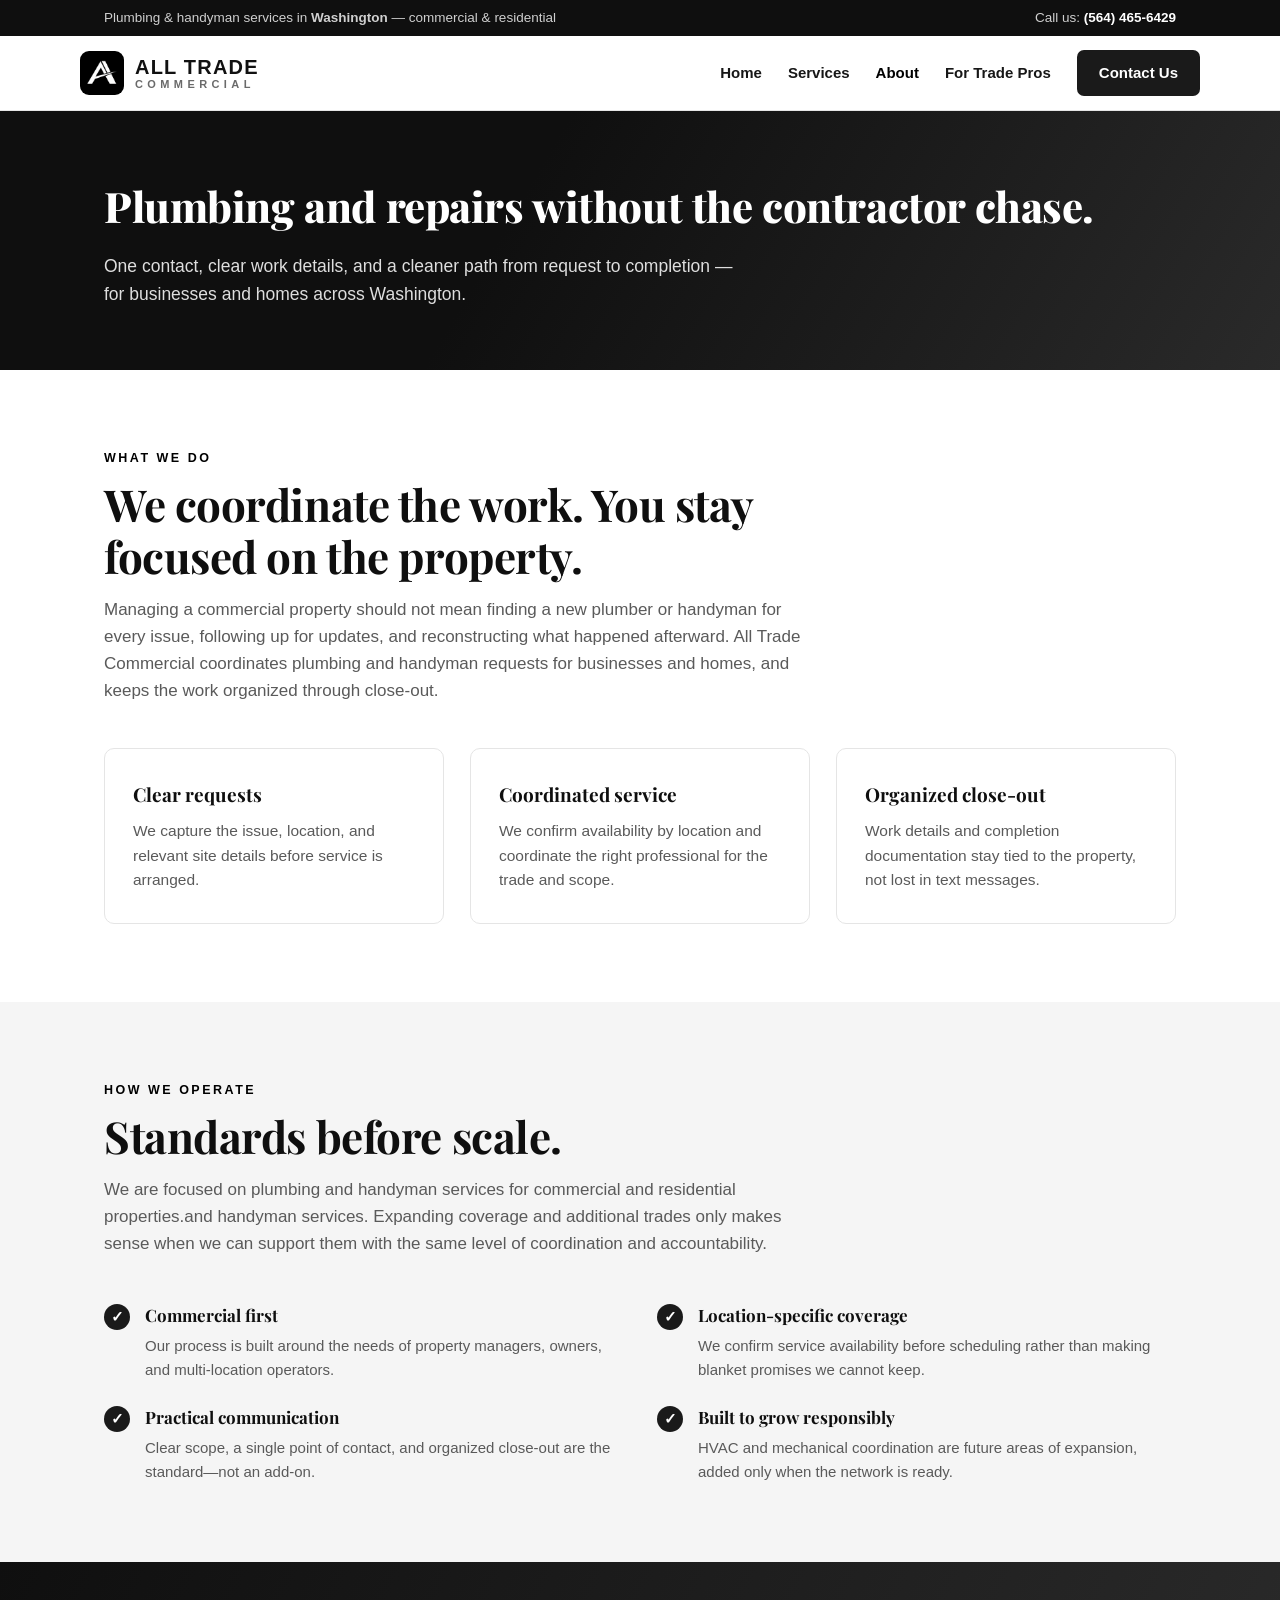
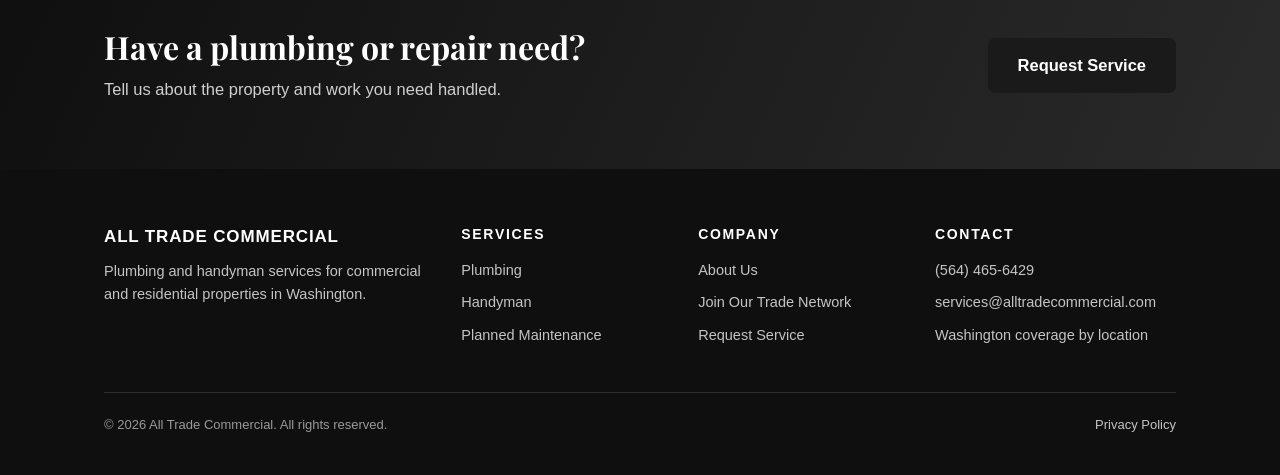
==== commit a27fd0f4: "Wire in new swoosh-A logo: header mark + favicon Co-Authored-By: Claude Fable 5 <noreply@anthropic.c" ====
--- a/about/index.html
+++ b/about/index.html
@@ -4,11 +4,11 @@
   <meta charset="utf-8" /><meta name="viewport" content="width=device-width, initial-scale=1" />
   <title>About All Trade Commercial</title>
   <meta name="description" content="All Trade Commercial provides plumbing and handyman services for commercial and residential properties in Washington." />
-  <link rel="stylesheet" href="/styles.css?v=4" /><link rel="icon" href="/assets/all-trade-mark.svg" type="image/svg+xml" />
+  <link rel="stylesheet" href="/styles.css?v=4" /><link rel="icon" href="/assets/logo-mark.png" type="image/png" />
 </head>
 <body>
   <div class="topbar"><div class="container"><div>Plumbing &amp; handyman services in <b>Washington</b> — commercial &amp; residential</div><div>Call us: <a href="tel:+15644656429">(564) 465-6429</a></div></div></div>
-  <header class="site"><div class="container nav"><a class="brand" href="/"><span class="word"><b>ALL TRADE</b><span>Commercial</span></span></a><button class="hamburger" aria-label="Menu" onclick="document.querySelector('nav.links').classList.toggle('open')"><span></span><span></span><span></span></button><nav class="links"><a href="/">Home</a><a href="/services/">Services</a><a href="/about/" class="active">About</a><a href="/trades/">For Trade Pros</a><a href="/contact/" class="btn">Contact Us</a></nav></div></header>
+  <header class="site"><div class="container nav"><a class="brand" href="/"><img class="mark-img" src="/assets/logo-mark.png" alt="" /><span class="word"><b>ALL TRADE</b><span>Commercial</span></span></a><button class="hamburger" aria-label="Menu" onclick="document.querySelector('nav.links').classList.toggle('open')"><span></span><span></span><span></span></button><nav class="links"><a href="/">Home</a><a href="/services/">Services</a><a href="/about/" class="active">About</a><a href="/trades/">For Trade Pros</a><a href="/contact/" class="btn">Contact Us</a></nav></div></header>
 
   <section class="page-hero"><div class="container"><h1>Plumbing and repairs without the contractor chase.</h1><p>One contact, clear work details, and a cleaner path from request to completion — for businesses and homes across Washington.</p></div></section>
 
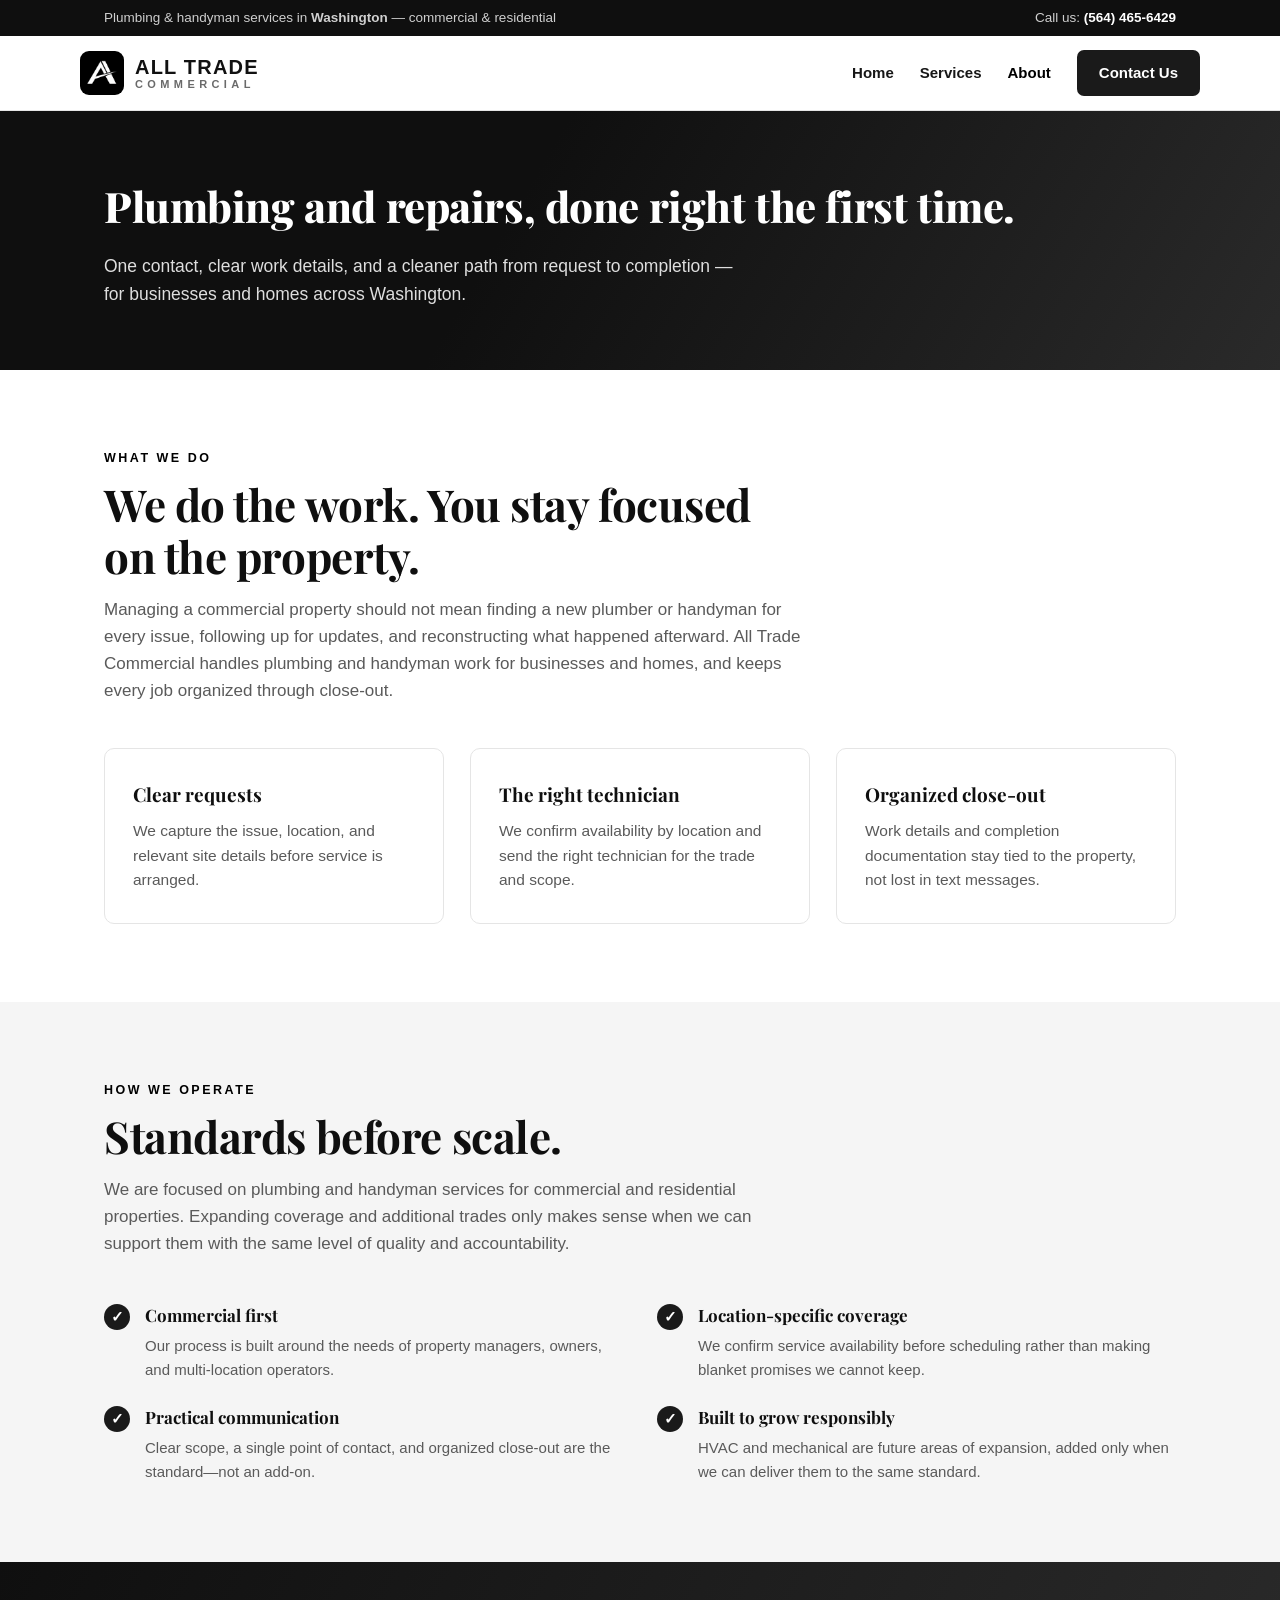
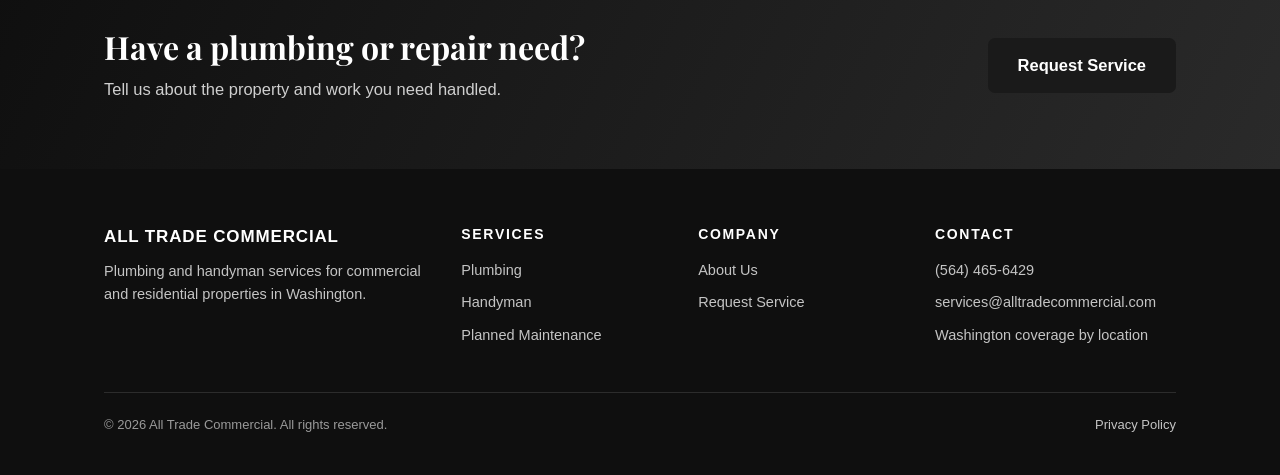
==== commit 4c87a01d: "Remove trade-network page and all subcontracting language; first-person service copy Co-Authored-By:" ====
--- a/about/index.html
+++ b/about/index.html
@@ -8,14 +8,14 @@
 </head>
 <body>
   <div class="topbar"><div class="container"><div>Plumbing &amp; handyman services in <b>Washington</b> — commercial &amp; residential</div><div>Call us: <a href="tel:+15644656429">(564) 465-6429</a></div></div></div>
-  <header class="site"><div class="container nav"><a class="brand" href="/"><img class="mark-img" src="/assets/logo-mark.png" alt="" /><span class="word"><b>ALL TRADE</b><span>Commercial</span></span></a><button class="hamburger" aria-label="Menu" onclick="document.querySelector('nav.links').classList.toggle('open')"><span></span><span></span><span></span></button><nav class="links"><a href="/">Home</a><a href="/services/">Services</a><a href="/about/" class="active">About</a><a href="/trades/">For Trade Pros</a><a href="/contact/" class="btn">Contact Us</a></nav></div></header>
+  <header class="site"><div class="container nav"><a class="brand" href="/"><img class="mark-img" src="/assets/logo-mark.png" alt="" /><span class="word"><b>ALL TRADE</b><span>Commercial</span></span></a><button class="hamburger" aria-label="Menu" onclick="document.querySelector('nav.links').classList.toggle('open')"><span></span><span></span><span></span></button><nav class="links"><a href="/">Home</a><a href="/services/">Services</a><a href="/about/" class="active">About</a><a href="/contact/" class="btn">Contact Us</a></nav></div></header>
 
-  <section class="page-hero"><div class="container"><h1>Plumbing and repairs without the contractor chase.</h1><p>One contact, clear work details, and a cleaner path from request to completion — for businesses and homes across Washington.</p></div></section>
+  <section class="page-hero"><div class="container"><h1>Plumbing and repairs, done right the first time.</h1><p>One contact, clear work details, and a cleaner path from request to completion — for businesses and homes across Washington.</p></div></section>
 
-  <section class="block"><div class="container"><div class="section-head"><div class="kicker">What we do</div><h2>We coordinate the work. You stay focused on the property.</h2><p>Managing a commercial property should not mean finding a new plumber or handyman for every issue, following up for updates, and reconstructing what happened afterward. All Trade Commercial coordinates plumbing and handyman requests for businesses and homes, and keeps the work organized through close-out.</p></div><div class="grid cols-3"><div class="card"><h3>Clear requests</h3><p>We capture the issue, location, and relevant site details before service is arranged.</p></div><div class="card"><h3>Coordinated service</h3><p>We confirm availability by location and coordinate the right professional for the trade and scope.</p></div><div class="card"><h3>Organized close-out</h3><p>Work details and completion documentation stay tied to the property, not lost in text messages.</p></div></div></div></section>
+  <section class="block"><div class="container"><div class="section-head"><div class="kicker">What we do</div><h2>We do the work. You stay focused on the property.</h2><p>Managing a commercial property should not mean finding a new plumber or handyman for every issue, following up for updates, and reconstructing what happened afterward. All Trade Commercial handles plumbing and handyman work for businesses and homes, and keeps every job organized through close-out.</p></div><div class="grid cols-3"><div class="card"><h3>Clear requests</h3><p>We capture the issue, location, and relevant site details before service is arranged.</p></div><div class="card"><h3>The right technician</h3><p>We confirm availability by location and send the right technician for the trade and scope.</p></div><div class="card"><h3>Organized close-out</h3><p>Work details and completion documentation stay tied to the property, not lost in text messages.</p></div></div></div></section>
 
-  <section class="block soft"><div class="container"><div class="section-head"><div class="kicker">How we operate</div><h2>Standards before scale.</h2><p>We are focused on plumbing and handyman services for commercial and residential properties.and handyman services. Expanding coverage and additional trades only makes sense when we can support them with the same level of coordination and accountability.</p></div><div class="why"><div class="item"><div class="tick">✓</div><div><h3>Commercial first</h3><p>Our process is built around the needs of property managers, owners, and multi-location operators.</p></div></div><div class="item"><div class="tick">✓</div><div><h3>Location-specific coverage</h3><p>We confirm service availability before scheduling rather than making blanket promises we cannot keep.</p></div></div><div class="item"><div class="tick">✓</div><div><h3>Practical communication</h3><p>Clear scope, a single point of contact, and organized close-out are the standard—not an add-on.</p></div></div><div class="item"><div class="tick">✓</div><div><h3>Built to grow responsibly</h3><p>HVAC and mechanical coordination are future areas of expansion, added only when the network is ready.</p></div></div></div></div></section>
+  <section class="block soft"><div class="container"><div class="section-head"><div class="kicker">How we operate</div><h2>Standards before scale.</h2><p>We are focused on plumbing and handyman services for commercial and residential properties. Expanding coverage and additional trades only makes sense when we can support them with the same level of quality and accountability.</p></div><div class="why"><div class="item"><div class="tick">✓</div><div><h3>Commercial first</h3><p>Our process is built around the needs of property managers, owners, and multi-location operators.</p></div></div><div class="item"><div class="tick">✓</div><div><h3>Location-specific coverage</h3><p>We confirm service availability before scheduling rather than making blanket promises we cannot keep.</p></div></div><div class="item"><div class="tick">✓</div><div><h3>Practical communication</h3><p>Clear scope, a single point of contact, and organized close-out are the standard—not an add-on.</p></div></div><div class="item"><div class="tick">✓</div><div><h3>Built to grow responsibly</h3><p>HVAC and mechanical are future areas of expansion, added only when we can deliver them to the same standard.</p></div></div></div></div></section>
 
   <section class="cta-band"><div class="container"><div><h2>Have a plumbing or repair need?</h2><p>Tell us about the property and work you need handled.</p></div><a class="btn big" href="/contact/">Request Service</a></div></section>
-  <footer class="site"><div class="container"><div class="cols"><div><div class="brandline">ALL TRADE COMMERCIAL</div><p>Plumbing and handyman services for commercial and residential properties in Washington.</p></div><div><h4>Services</h4><a href="/services/#plumbing">Plumbing</a><a href="/services/#handyman">Handyman</a><a href="/contact/">Planned Maintenance</a></div><div><h4>Company</h4><a href="/about/">About Us</a><a href="/trades/">Join Our Trade Network</a><a href="/contact/">Request Service</a></div><div><h4>Contact</h4><a href="tel:+15644656429">(564) 465-6429</a><a href="mailto:services@alltradecommercial.com">services@alltradecommercial.com</a><p style="margin-top:8px;">Washington coverage by location</p></div></div><div class="fine"><div>© 2026 All Trade Commercial. All rights reserved.</div><div><a href="/privacy/">Privacy Policy</a></div></div></div></footer>
+  <footer class="site"><div class="container"><div class="cols"><div><div class="brandline">ALL TRADE COMMERCIAL</div><p>Plumbing and handyman services for commercial and residential properties in Washington.</p></div><div><h4>Services</h4><a href="/services/#plumbing">Plumbing</a><a href="/services/#handyman">Handyman</a><a href="/contact/">Planned Maintenance</a></div><div><h4>Company</h4><a href="/about/">About Us</a><a href="/contact/">Request Service</a></div><div><h4>Contact</h4><a href="tel:+15644656429">(564) 465-6429</a><a href="mailto:services@alltradecommercial.com">services@alltradecommercial.com</a><p style="margin-top:8px;">Washington coverage by location</p></div></div><div class="fine"><div>© 2026 All Trade Commercial. All rights reserved.</div><div><a href="/privacy/">Privacy Policy</a></div></div></div></footer>
 </body></html>
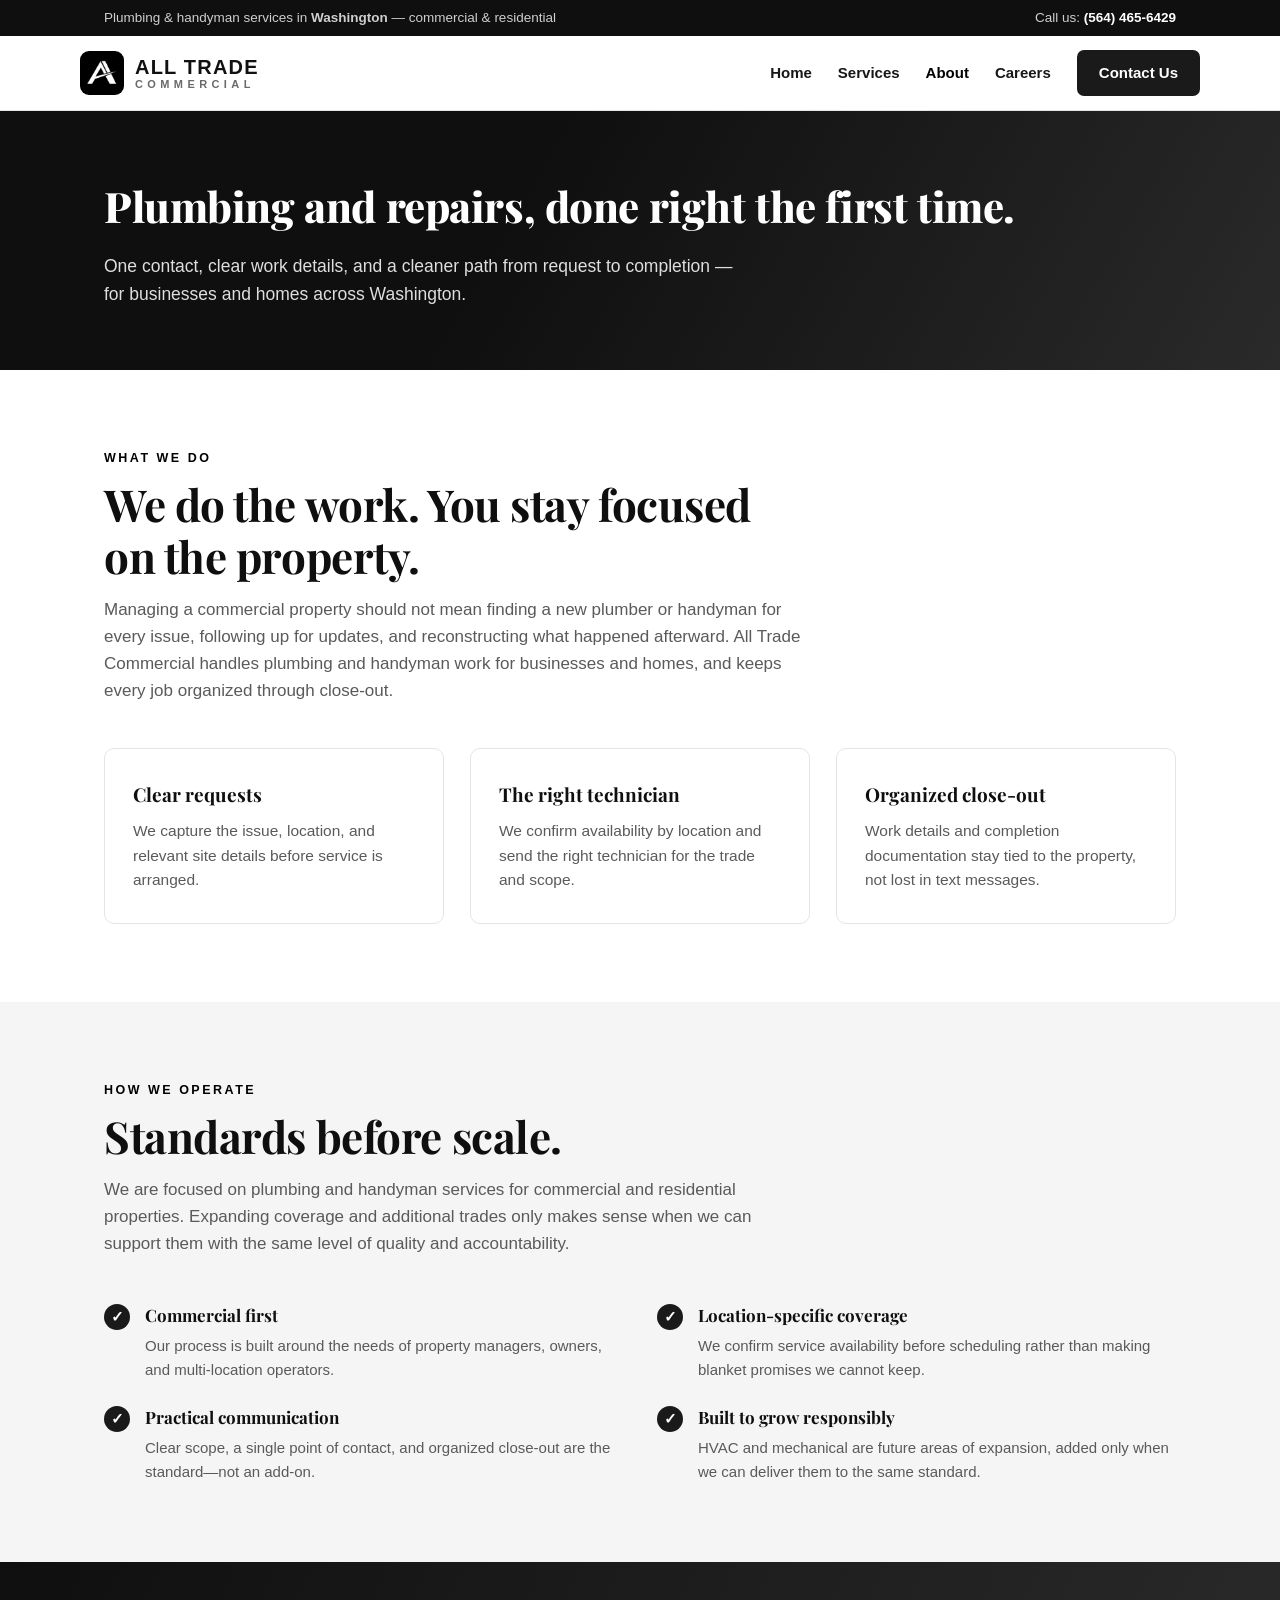
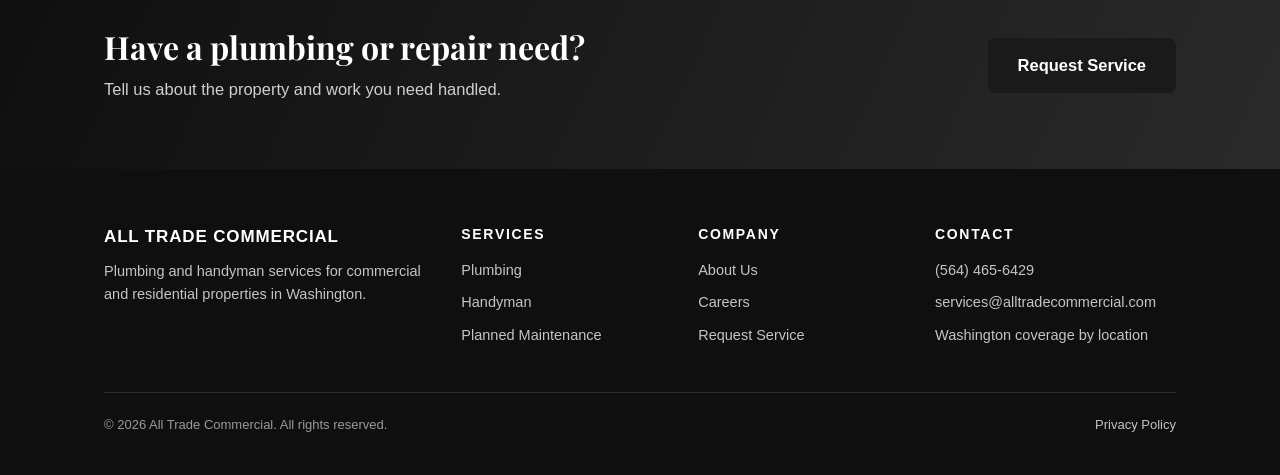
==== commit 149d5e05: "Add Careers page (hiring plumbers and handyman techs); nav and footer links Co-Authored-By: Claude F" ====
--- a/about/index.html
+++ b/about/index.html
@@ -8,7 +8,7 @@
 </head>
 <body>
   <div class="topbar"><div class="container"><div>Plumbing &amp; handyman services in <b>Washington</b> — commercial &amp; residential</div><div>Call us: <a href="tel:+15644656429">(564) 465-6429</a></div></div></div>
-  <header class="site"><div class="container nav"><a class="brand" href="/"><img class="mark-img" src="/assets/logo-mark.png" alt="" /><span class="word"><b>ALL TRADE</b><span>Commercial</span></span></a><button class="hamburger" aria-label="Menu" onclick="document.querySelector('nav.links').classList.toggle('open')"><span></span><span></span><span></span></button><nav class="links"><a href="/">Home</a><a href="/services/">Services</a><a href="/about/" class="active">About</a><a href="/contact/" class="btn">Contact Us</a></nav></div></header>
+  <header class="site"><div class="container nav"><a class="brand" href="/"><img class="mark-img" src="/assets/logo-mark.png" alt="" /><span class="word"><b>ALL TRADE</b><span>Commercial</span></span></a><button class="hamburger" aria-label="Menu" onclick="document.querySelector('nav.links').classList.toggle('open')"><span></span><span></span><span></span></button><nav class="links"><a href="/">Home</a><a href="/services/">Services</a><a href="/about/" class="active">About</a><a href="/careers/">Careers</a><a href="/contact/" class="btn">Contact Us</a></nav></div></header>
 
   <section class="page-hero"><div class="container"><h1>Plumbing and repairs, done right the first time.</h1><p>One contact, clear work details, and a cleaner path from request to completion — for businesses and homes across Washington.</p></div></section>
 
@@ -17,5 +17,5 @@
   <section class="block soft"><div class="container"><div class="section-head"><div class="kicker">How we operate</div><h2>Standards before scale.</h2><p>We are focused on plumbing and handyman services for commercial and residential properties. Expanding coverage and additional trades only makes sense when we can support them with the same level of quality and accountability.</p></div><div class="why"><div class="item"><div class="tick">✓</div><div><h3>Commercial first</h3><p>Our process is built around the needs of property managers, owners, and multi-location operators.</p></div></div><div class="item"><div class="tick">✓</div><div><h3>Location-specific coverage</h3><p>We confirm service availability before scheduling rather than making blanket promises we cannot keep.</p></div></div><div class="item"><div class="tick">✓</div><div><h3>Practical communication</h3><p>Clear scope, a single point of contact, and organized close-out are the standard—not an add-on.</p></div></div><div class="item"><div class="tick">✓</div><div><h3>Built to grow responsibly</h3><p>HVAC and mechanical are future areas of expansion, added only when we can deliver them to the same standard.</p></div></div></div></div></section>
 
   <section class="cta-band"><div class="container"><div><h2>Have a plumbing or repair need?</h2><p>Tell us about the property and work you need handled.</p></div><a class="btn big" href="/contact/">Request Service</a></div></section>
-  <footer class="site"><div class="container"><div class="cols"><div><div class="brandline">ALL TRADE COMMERCIAL</div><p>Plumbing and handyman services for commercial and residential properties in Washington.</p></div><div><h4>Services</h4><a href="/services/#plumbing">Plumbing</a><a href="/services/#handyman">Handyman</a><a href="/contact/">Planned Maintenance</a></div><div><h4>Company</h4><a href="/about/">About Us</a><a href="/contact/">Request Service</a></div><div><h4>Contact</h4><a href="tel:+15644656429">(564) 465-6429</a><a href="mailto:services@alltradecommercial.com">services@alltradecommercial.com</a><p style="margin-top:8px;">Washington coverage by location</p></div></div><div class="fine"><div>© 2026 All Trade Commercial. All rights reserved.</div><div><a href="/privacy/">Privacy Policy</a></div></div></div></footer>
+  <footer class="site"><div class="container"><div class="cols"><div><div class="brandline">ALL TRADE COMMERCIAL</div><p>Plumbing and handyman services for commercial and residential properties in Washington.</p></div><div><h4>Services</h4><a href="/services/#plumbing">Plumbing</a><a href="/services/#handyman">Handyman</a><a href="/contact/">Planned Maintenance</a></div><div><h4>Company</h4><a href="/about/">About Us</a><a href="/careers/">Careers</a><a href="/contact/">Request Service</a></div><div><h4>Contact</h4><a href="tel:+15644656429">(564) 465-6429</a><a href="mailto:services@alltradecommercial.com">services@alltradecommercial.com</a><p style="margin-top:8px;">Washington coverage by location</p></div></div><div class="fine"><div>© 2026 All Trade Commercial. All rights reserved.</div><div><a href="/privacy/">Privacy Policy</a></div></div></div></footer>
 </body></html>
